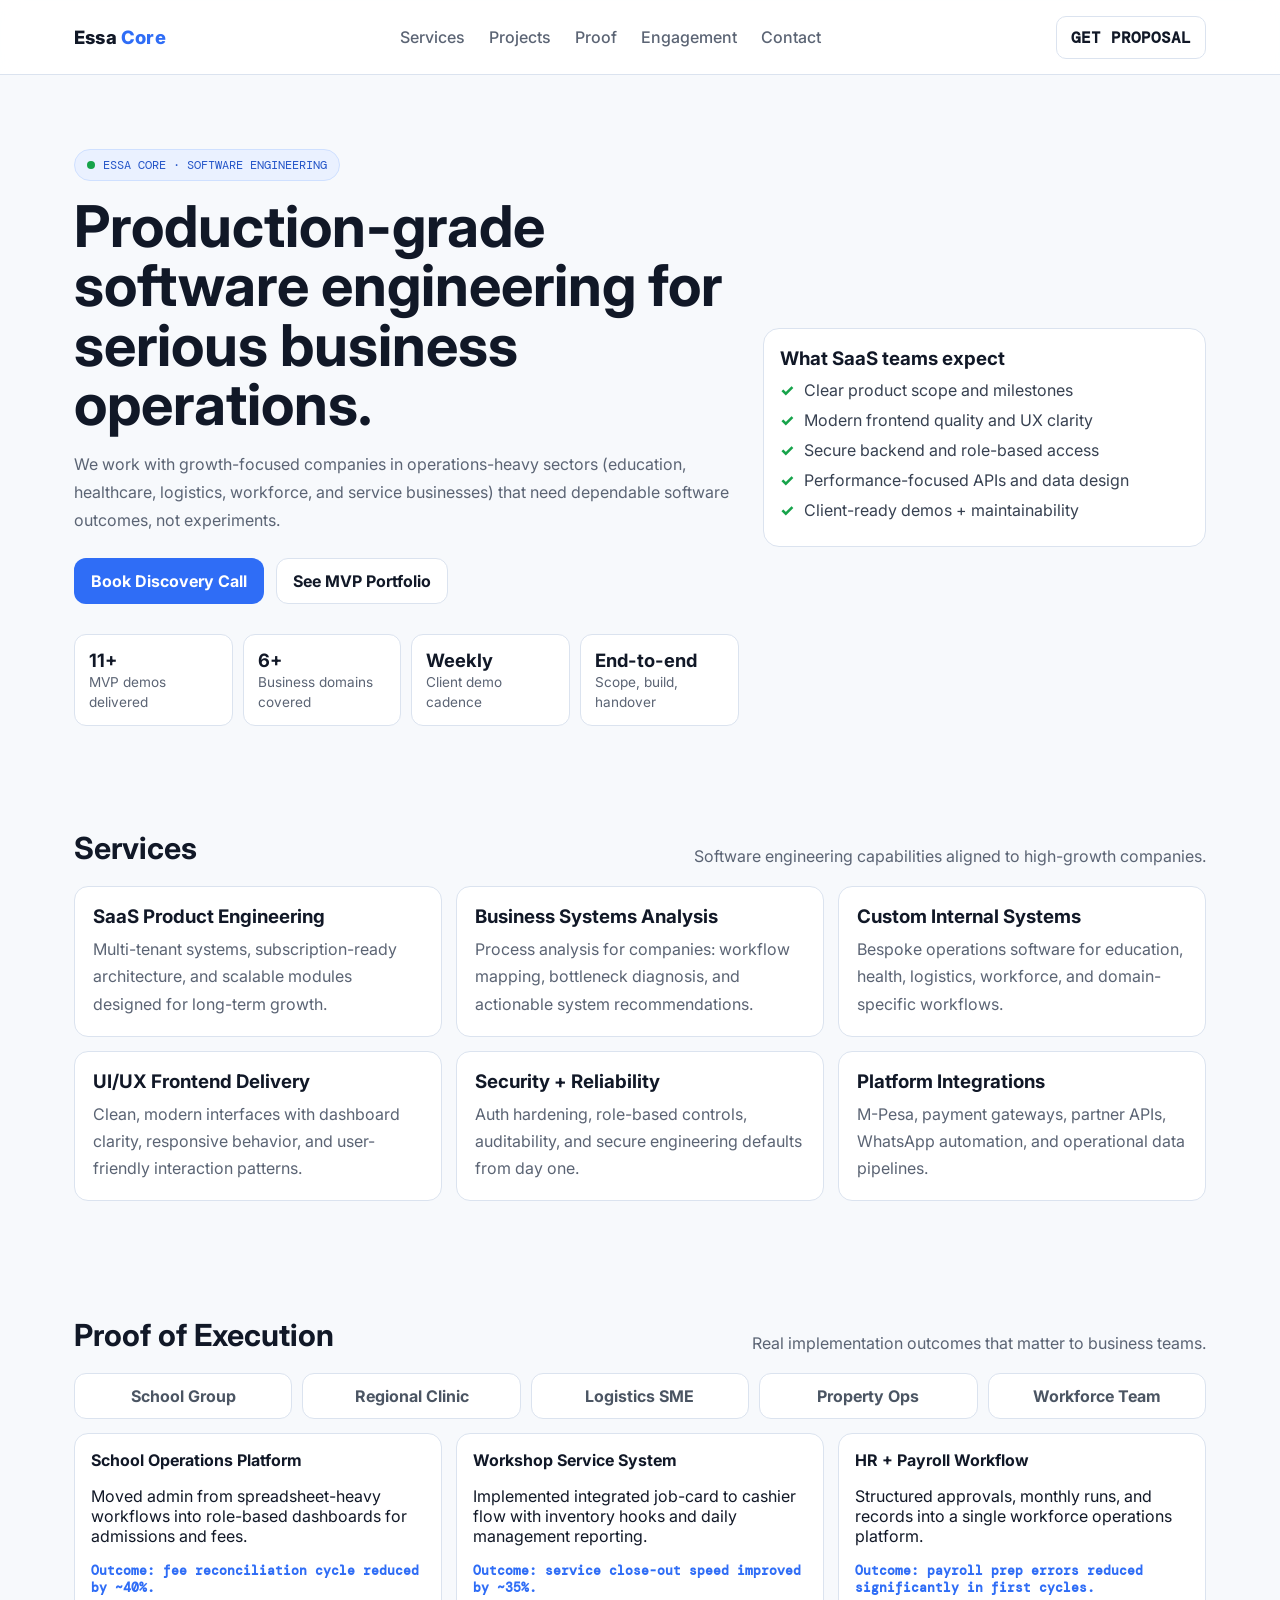
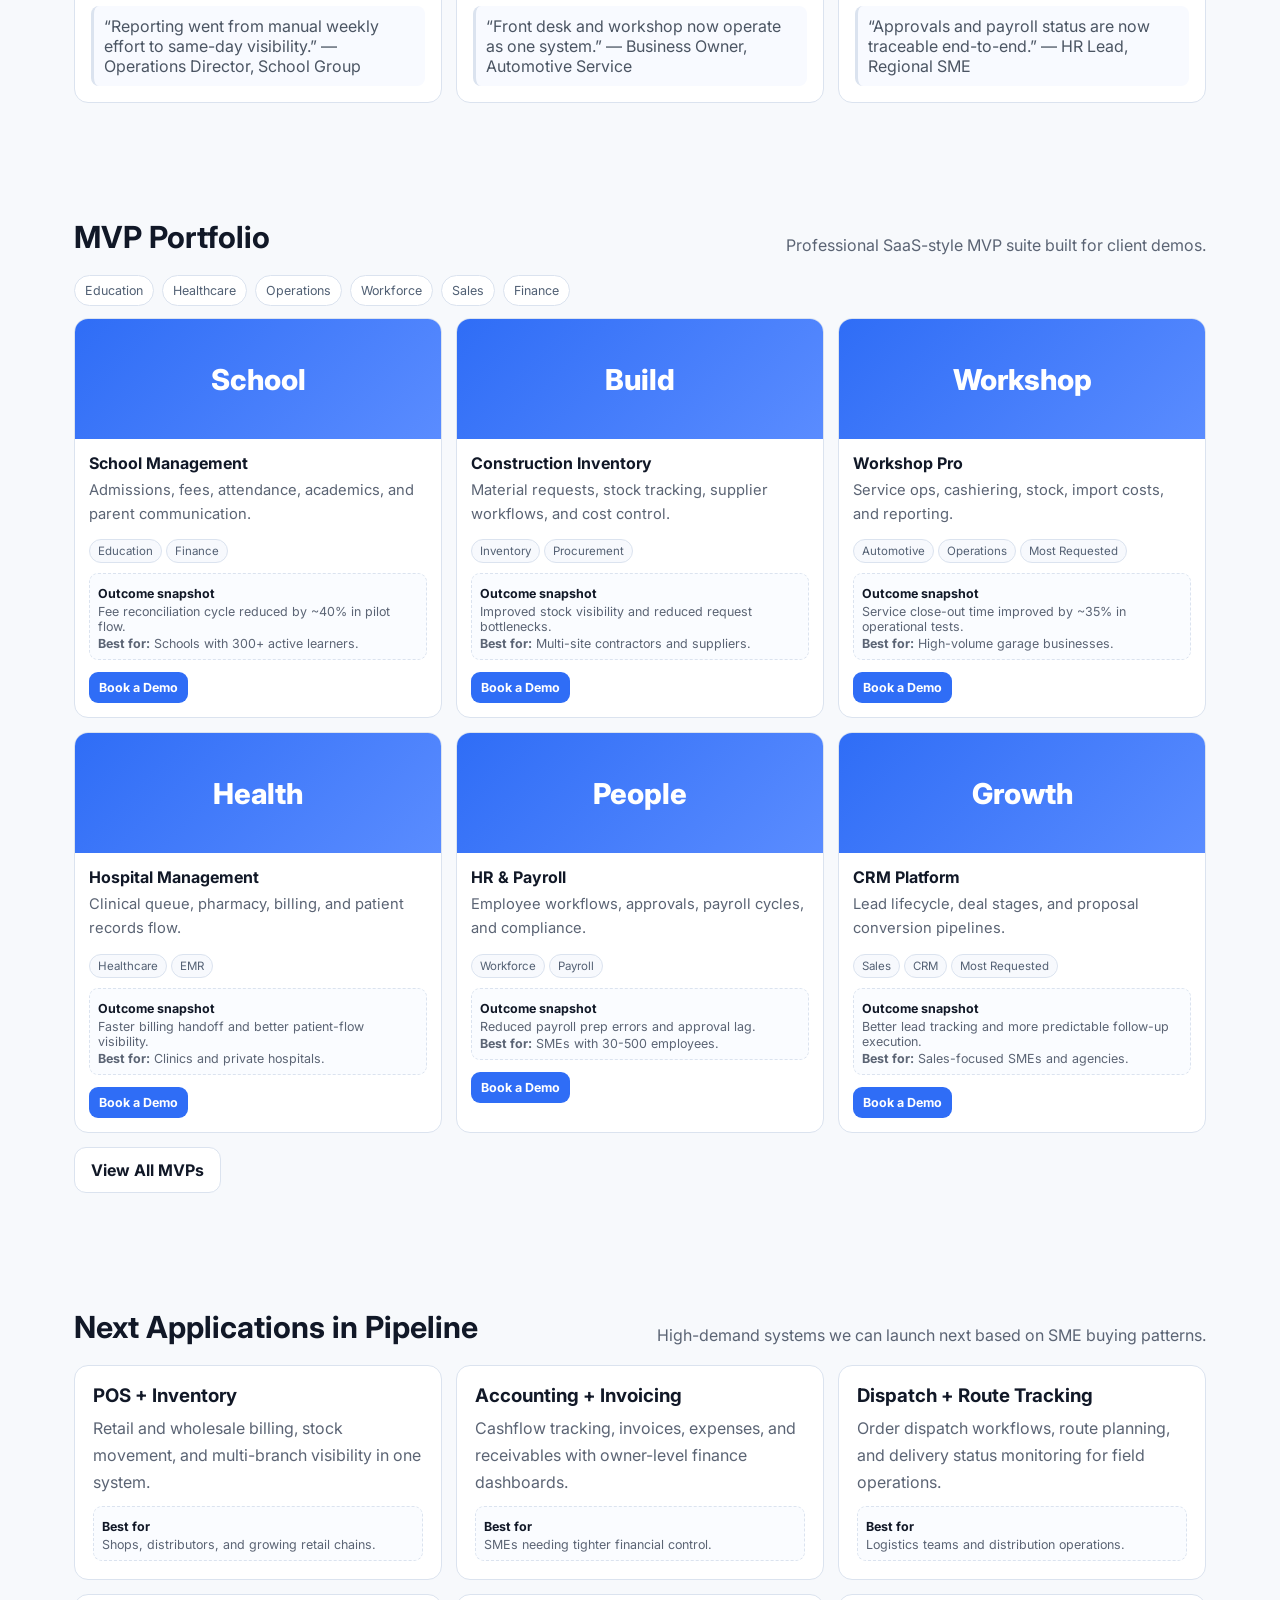
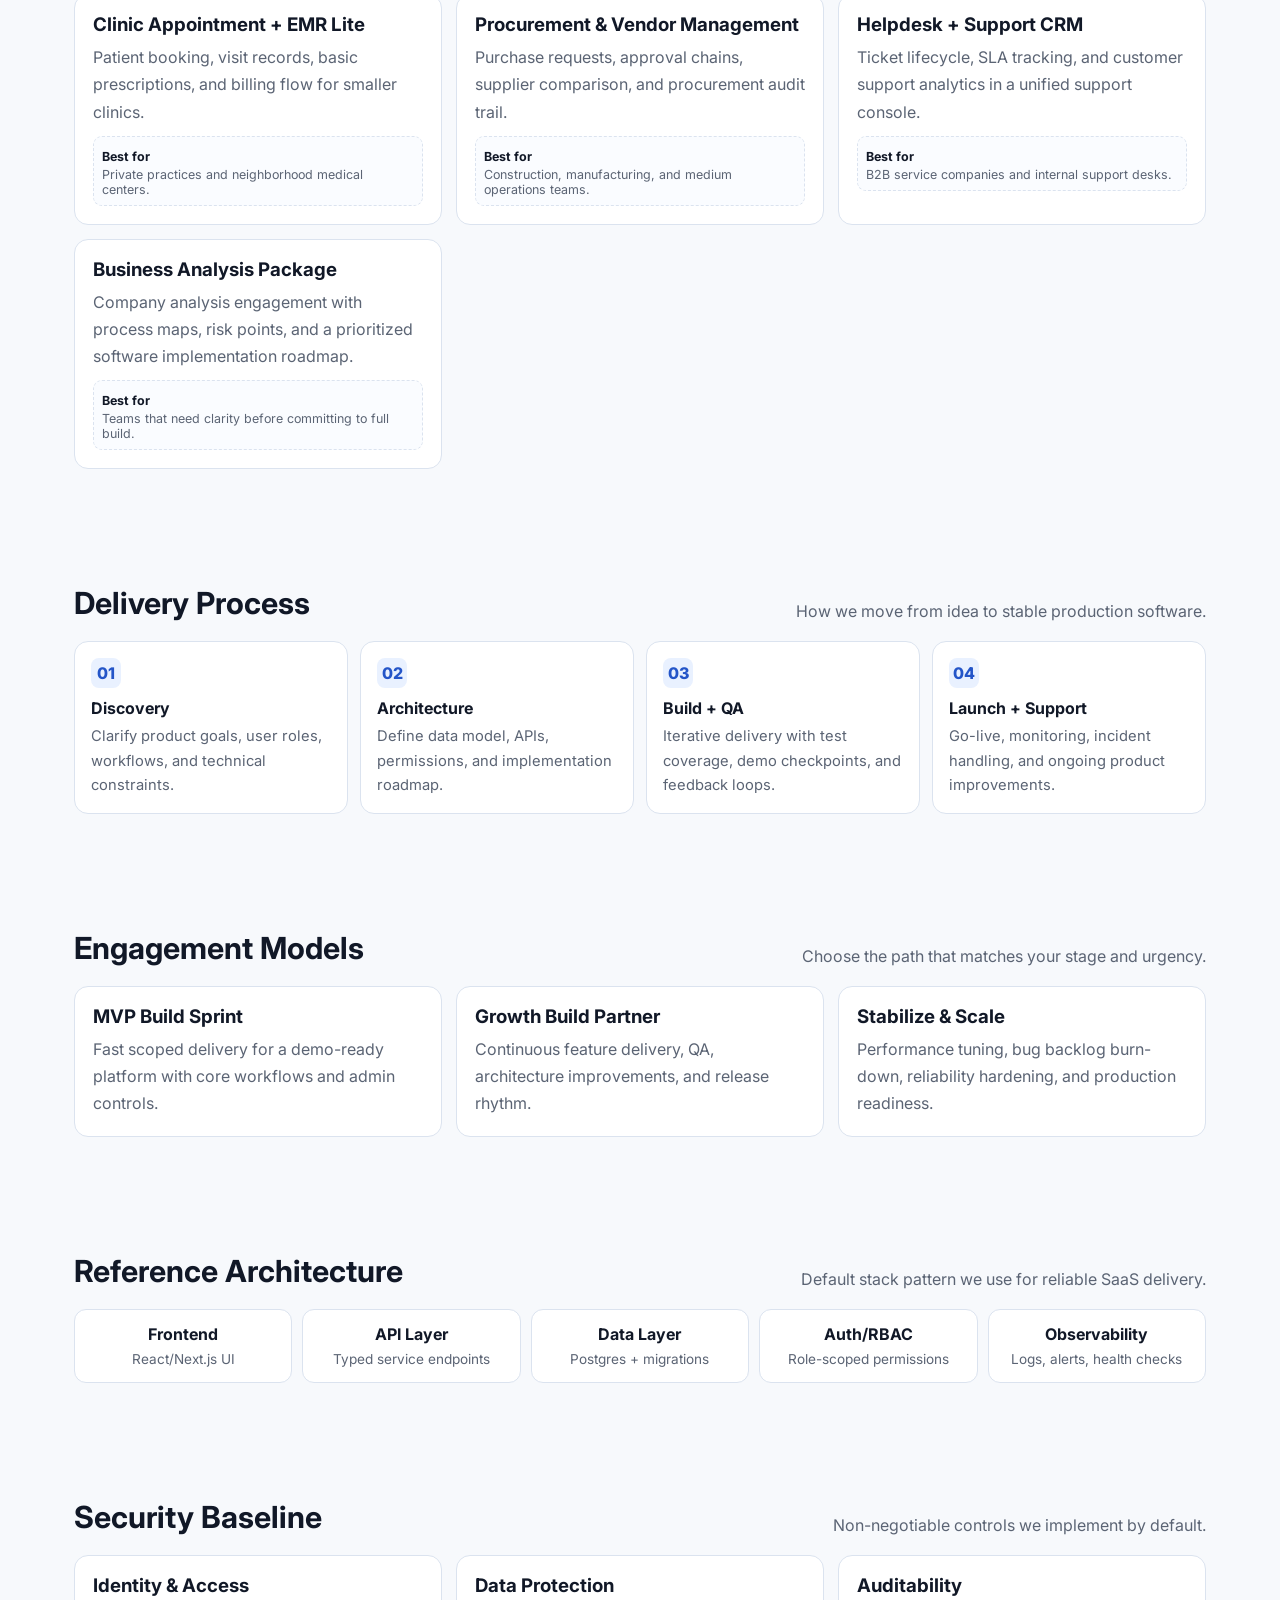
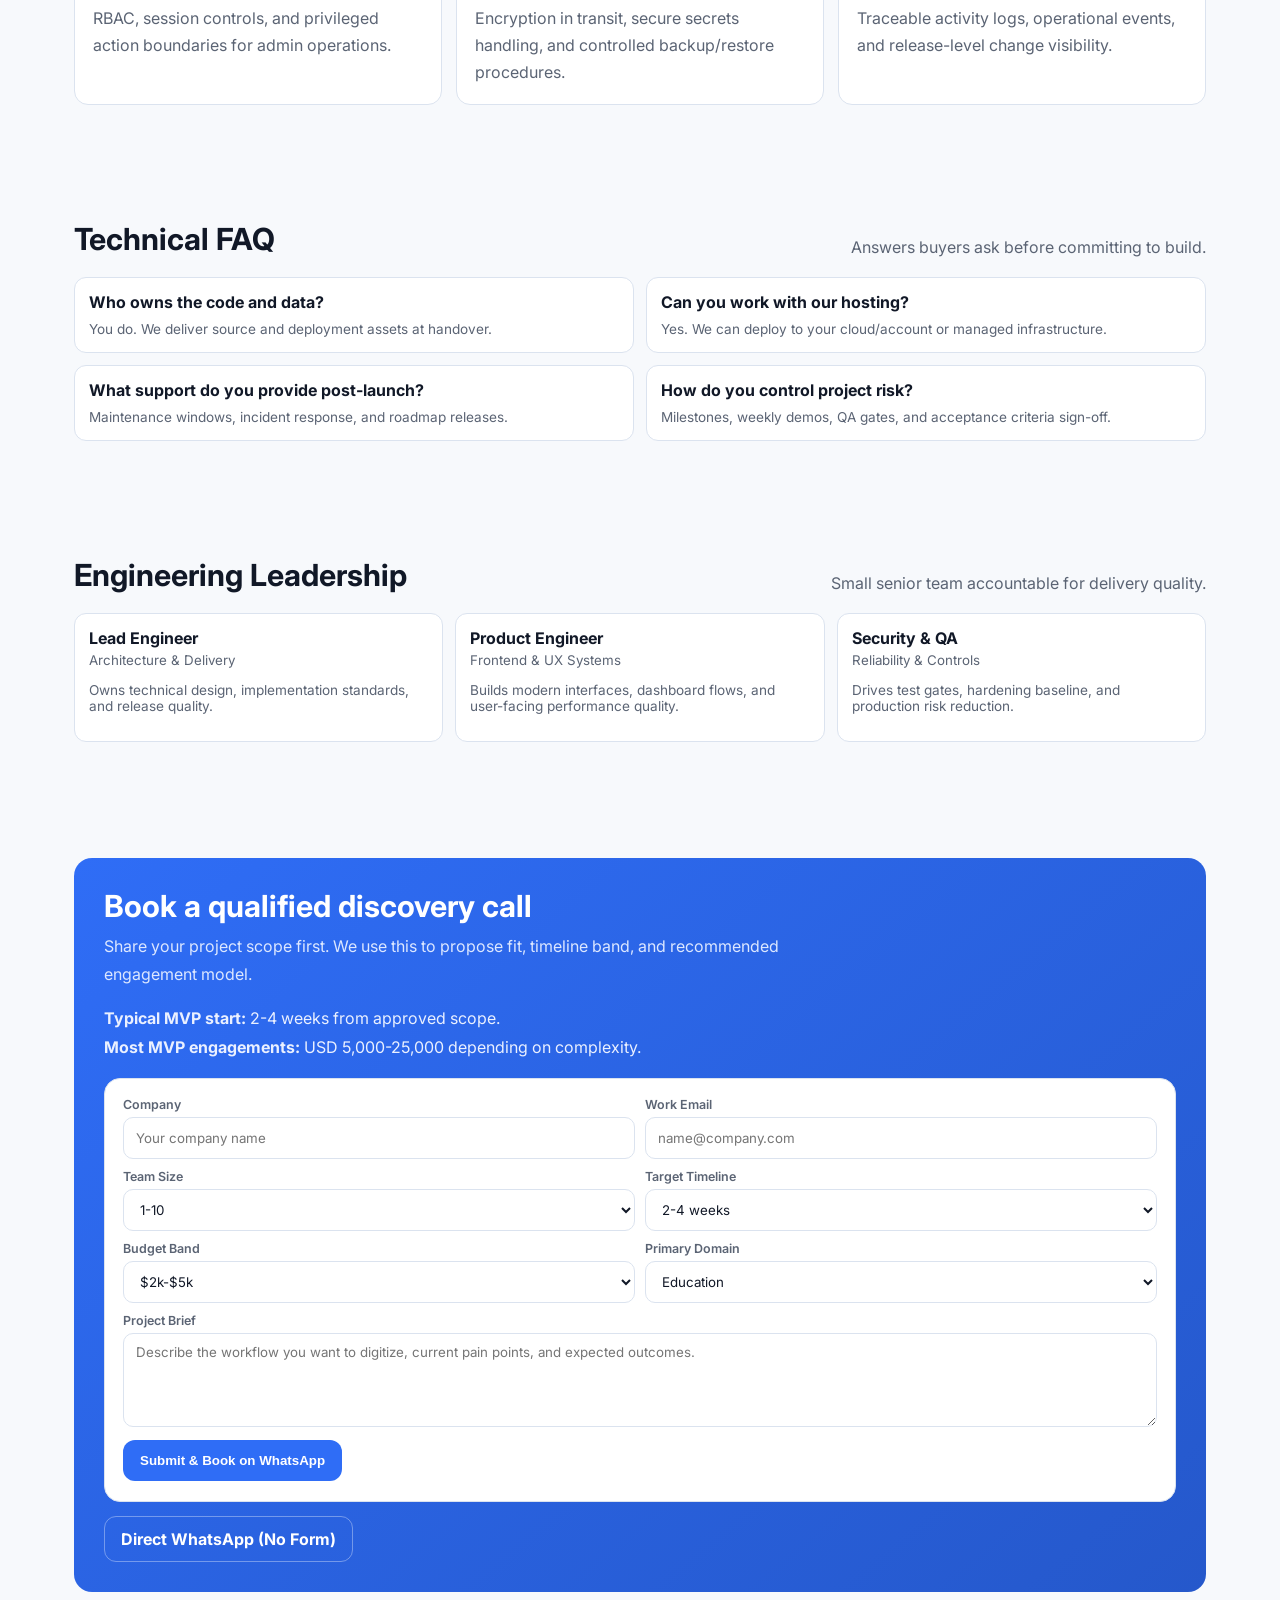
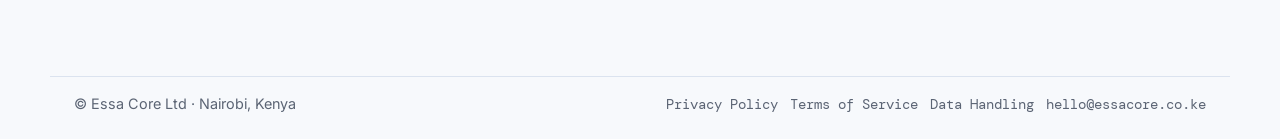
==== index.html @ 49f9abde "Publish Essa Core website and MVP demos" ====
<!DOCTYPE html>
<html lang="en">
<head>
  <meta charset="UTF-8" />
  <meta name="viewport" content="width=device-width, initial-scale=1.0" />
  <title>Essa Core | Software Engineering Partner</title>
  <meta name="description" content="Essa Core builds modern SaaS platforms and internal business systems with reliability, security, and long-term support." />
  <link rel="preconnect" href="https://fonts.googleapis.com" />
  <link rel="preconnect" href="https://fonts.gstatic.com" crossorigin />
  <link href="https://fonts.googleapis.com/css2?family=Inter:wght@400;500;600;700;800&family=DM+Mono:wght@400;500&display=swap" rel="stylesheet" />
  <style>
    :root{
      --bg:#f7f9fc;
      --panel:#ffffff;
      --panel-2:#f2f5fb;
      --text:#111827;
      --muted:#5b6474;
      --line:#dbe3ef;
      --primary:#2f6df6;
      --primary-2:#5a8cff;
      --ok:#16a34a;
      --max:1180px;
    }
    *{box-sizing:border-box}
    html{scroll-behavior:smooth}
    body{margin:0;font-family:Inter,system-ui,-apple-system,sans-serif;background:var(--bg);color:var(--text)}
    .wrap{max-width:var(--max);margin:0 auto;padding:0 24px}
    .mono{font-family:"DM Mono",monospace}

    nav{position:sticky;top:0;z-index:30;background:rgba(255,255,255,.9);backdrop-filter:blur(10px);border-bottom:1px solid var(--line)}
    .nav-row{height:74px;display:flex;align-items:center;justify-content:space-between}
    .brand{font-weight:800;font-size:1.15rem;letter-spacing:.2px}
    .brand span{color:var(--primary)}
    .nav-links{display:flex;gap:24px}
    .nav-links a{text-decoration:none;color:var(--muted);font-weight:500}
    .nav-links a:hover{color:var(--text)}
    .nav-cta{border:1px solid var(--line);background:#fff;padding:10px 14px;border-radius:10px;font-weight:600;cursor:pointer}

    .hero{padding:74px 0 46px}
    .hero-grid{display:grid;grid-template-columns:1.2fr .8fr;gap:24px;align-items:center}
    .badge{display:inline-flex;gap:8px;align-items:center;background:#eaf1ff;color:#2455c8;border:1px solid #cfe0ff;border-radius:999px;padding:7px 12px;font-size:.75rem}
    .dot{width:8px;height:8px;border-radius:50%;background:var(--ok)}
    h1{font-size:clamp(2rem,5vw,3.6rem);line-height:1.03;margin:16px 0 14px}
    .sub{color:var(--muted);line-height:1.75;max-width:660px}
    .hero-actions{display:flex;gap:12px;flex-wrap:wrap;margin-top:24px}
    .btn{padding:12px 16px;border-radius:12px;border:1px solid transparent;font-weight:700;cursor:pointer;text-decoration:none;display:inline-flex;align-items:center;justify-content:center}
    .btn-primary{background:var(--primary);color:#fff}
    .btn-primary:hover{background:var(--primary-2)}
    .btn-ghost{background:#fff;border-color:var(--line);color:var(--text)}
    .kpis{display:grid;grid-template-columns:repeat(4,1fr);gap:10px;margin-top:30px}
    .kpi{background:var(--panel);border:1px solid var(--line);border-radius:12px;padding:14px}
    .kpi b{display:block;font-size:1.15rem}
    .kpi span{color:var(--muted);font-size:.85rem}
    .hero-card{background:var(--panel);border:1px solid var(--line);border-radius:16px;padding:16px}
    .hero-card h3{margin:2px 0 10px}
    .check{display:flex;gap:10px;margin:10px 0;color:#374151}
    .check i{font-style:normal;color:var(--ok);font-weight:800}

    section{padding:58px 0}
    .sec-head{display:flex;justify-content:space-between;align-items:end;gap:20px;margin-bottom:20px}
    .sec-title{font-size:1.9rem;margin:0}
    .sec-p{margin:0;color:var(--muted)}

    .cards{display:grid;grid-template-columns:repeat(3,1fr);gap:14px}
    .card{background:var(--panel);border:1px solid var(--line);border-radius:14px;padding:18px}
    .card h3{margin:0 0 8px}
    .card p{margin:0;color:var(--muted);line-height:1.7}
    .logo-strip{display:grid;grid-template-columns:repeat(5,1fr);gap:10px}
    .logo-item{background:var(--panel);border:1px solid var(--line);border-radius:12px;padding:12px;text-align:center;font-weight:700;color:#4b5563}
    .case-grid{display:grid;grid-template-columns:repeat(3,1fr);gap:14px}
    .case{background:var(--panel);border:1px solid var(--line);border-radius:14px;padding:16px}
    .case h4{margin:0 0 8px}
    .metric{font-family:"DM Mono",monospace;color:var(--primary);font-size:.82rem;font-weight:700}
    .quote{margin-top:10px;padding:10px;border-left:3px solid var(--line);color:#4b5563;background:#f8faff;border-radius:8px}

    .projects{display:grid;grid-template-columns:repeat(3,1fr);gap:14px}
    .proj{background:var(--panel);border:1px solid var(--line);border-radius:14px;overflow:hidden}
    .proj-top{height:120px;background:linear-gradient(135deg,#2f6df6,#5a8cff);display:flex;align-items:center;justify-content:center;color:#fff;font-size:1.8rem;font-weight:800}
    .proj-body{padding:14px}
    .proj-body h4{margin:0 0 6px}
    .proj-body p{margin:0 0 10px;color:var(--muted);font-size:.92rem;line-height:1.6}
    .proj-actions{margin-top:12px;display:flex;gap:8px;flex-wrap:wrap}
    .proj-meta{margin-top:10px;padding:8px;border:1px dashed var(--line);border-radius:9px;background:#fafcff}
    .proj-meta b{font-size:.78rem}
    .proj-meta span{display:block;color:var(--muted);font-size:.78rem;margin-top:2px}
    .mini-btn{font-size:.78rem;padding:8px 10px;border-radius:9px;text-decoration:none;font-weight:700}
    .filters{display:flex;gap:8px;flex-wrap:wrap;margin-bottom:12px}
    .filter{padding:7px 10px;border:1px solid var(--line);border-radius:999px;background:#fff;color:#516074;font-size:.78rem}
    .all-mvps{margin-top:14px;display:flex;justify-content:flex-start}
    .mini-btn.primary{background:var(--primary);color:#fff}
    .mini-btn.ghost{background:#fff;border:1px solid var(--line);color:var(--text)}
    .tag{display:inline-block;border:1px solid var(--line);background:#f7f9fd;border-radius:999px;padding:4px 8px;font-size:.72rem;color:#546174;margin:3px 4px 0 0}

    .process{display:grid;grid-template-columns:repeat(4,1fr);gap:12px}
    .step{background:var(--panel);border:1px solid var(--line);border-radius:14px;padding:16px}
    .num{width:30px;height:30px;border-radius:8px;background:#e9f1ff;color:#2455c8;font-weight:800;display:flex;align-items:center;justify-content:center;margin-bottom:10px}
    .step h4{margin:0 0 6px}
    .step p{margin:0;color:var(--muted);line-height:1.65;font-size:.92rem}

    .cta{background:linear-gradient(140deg,#2f6df6,#2558cb);color:#fff;border-radius:18px;padding:30px}
    .arch{display:grid;grid-template-columns:repeat(5,1fr);gap:10px}
    .node{background:var(--panel);border:1px solid var(--line);border-radius:12px;padding:14px;text-align:center}
    .node b{display:block;margin-bottom:4px}
    .small{font-size:.85rem;color:var(--muted)}
    .faq{display:grid;grid-template-columns:1fr 1fr;gap:12px}
    .qa{background:var(--panel);border:1px solid var(--line);border-radius:12px;padding:14px}
    .qa b{display:block;margin-bottom:6px}
    .qualify{background:var(--panel);border:1px solid var(--line);border-radius:16px;padding:18px}
    .form{display:grid;grid-template-columns:1fr 1fr;gap:10px}
    .field{display:flex;flex-direction:column;gap:5px}
    .field label{font-size:.78rem;color:var(--muted);font-weight:600}
    .field input,.field select,.field textarea{height:42px;border:1px solid var(--line);border-radius:10px;padding:0 12px;background:#fff;color:var(--text);font-family:inherit}
    .field textarea{height:94px;padding-top:10px;resize:vertical}
    .full{grid-column:1 / -1}
    .cta h3{margin:0 0 8px;font-size:1.9rem}
    .cta p{margin:0 0 16px;color:#dce7ff;max-width:760px;line-height:1.75}
    .cta .btn-ghost{background:transparent;color:#fff;border-color:rgba(255,255,255,.35)}

    .team-grid{display:grid;grid-template-columns:repeat(3,1fr);gap:12px}
    .person{background:var(--panel);border:1px solid var(--line);border-radius:12px;padding:14px}
    .person h4{margin:0 0 4px}
    .person small{color:var(--muted);display:block;margin-bottom:8px}

    footer{padding:26px 0;color:var(--muted);font-size:.9rem}
    .foot{display:flex;justify-content:space-between;gap:12px;flex-wrap:wrap;border-top:1px solid var(--line);padding-top:18px}
    .foot-links{display:flex;gap:12px;flex-wrap:wrap}
    .foot-links a{color:var(--muted);text-decoration:none}
    .foot-links a:hover{color:var(--text)}

    @media (max-width:1024px){
      .hero-grid,.cards,.projects,.process,.arch,.faq,.case-grid,.team-grid,.logo-strip{grid-template-columns:1fr 1fr}
      .kpis{grid-template-columns:1fr 1fr}
    }
    @media (max-width:760px){
      .nav-links{display:none}
      .hero-grid,.cards,.projects,.process,.arch,.faq,.form,.case-grid,.team-grid,.logo-strip{grid-template-columns:1fr}
      .kpis{grid-template-columns:1fr}
      .sec-head{flex-direction:column;align-items:flex-start}
    }
  </style>
</head>
<body>
  <nav>
    <div class="wrap nav-row">
      <div class="brand">Essa <span>Core</span></div>
      <div class="nav-links">
        <a href="#services">Services</a>
        <a href="#projects">Projects</a>
        <a href="#proof">Proof</a>
        <a href="#engagement">Engagement</a>
        <a href="#contact">Contact</a>
      </div>
      <a class="nav-cta mono" href="#contact" style="text-decoration:none;color:inherit;display:inline-flex;align-items:center;">GET PROPOSAL</a>
    </div>
  </nav>

  <header class="hero">
    <div class="wrap hero-grid">
      <div>
        <div class="badge"><span class="dot"></span><span class="mono">ESSA CORE · SOFTWARE ENGINEERING</span></div>
        <h1>Production-grade software engineering for serious business operations.</h1>
        <p class="sub">We work with growth-focused companies in operations-heavy sectors (education, healthcare, logistics, workforce, and service businesses) that need dependable software outcomes, not experiments.</p>
        <div class="hero-actions">
          <a class="btn btn-primary" href="#contact">Book Discovery Call</a>
          <a class="btn btn-ghost" href="#projects">See MVP Portfolio</a>
        </div>
        <div class="kpis">
          <div class="kpi"><b>11+</b><span>MVP demos delivered</span></div>
          <div class="kpi"><b>6+</b><span>Business domains covered</span></div>
          <div class="kpi"><b>Weekly</b><span>Client demo cadence</span></div>
          <div class="kpi"><b>End-to-end</b><span>Scope, build, handover</span></div>
        </div>
      </div>
      <div class="hero-card">
        <h3>What SaaS teams expect</h3>
        <div class="check"><i>✓</i><span>Clear product scope and milestones</span></div>
        <div class="check"><i>✓</i><span>Modern frontend quality and UX clarity</span></div>
        <div class="check"><i>✓</i><span>Secure backend and role-based access</span></div>
        <div class="check"><i>✓</i><span>Performance-focused APIs and data design</span></div>
        <div class="check"><i>✓</i><span>Client-ready demos + maintainability</span></div>
      </div>
    </div>
  </header>

  <section id="services">
    <div class="wrap">
      <div class="sec-head">
        <h2 class="sec-title">Services</h2>
        <p class="sec-p">Software engineering capabilities aligned to high-growth companies.</p>
      </div>
      <div class="cards">
        <article class="card"><h3>SaaS Product Engineering</h3><p>Multi-tenant systems, subscription-ready architecture, and scalable modules designed for long-term growth.</p></article>
        <article class="card"><h3>Business Systems Analysis</h3><p>Process analysis for companies: workflow mapping, bottleneck diagnosis, and actionable system recommendations.</p></article>
        <article class="card"><h3>Custom Internal Systems</h3><p>Bespoke operations software for education, health, logistics, workforce, and domain-specific workflows.</p></article>
        <article class="card"><h3>UI/UX Frontend Delivery</h3><p>Clean, modern interfaces with dashboard clarity, responsive behavior, and user-friendly interaction patterns.</p></article>
        <article class="card"><h3>Security + Reliability</h3><p>Auth hardening, role-based controls, auditability, and secure engineering defaults from day one.</p></article>
        <article class="card"><h3>Platform Integrations</h3><p>M-Pesa, payment gateways, partner APIs, WhatsApp automation, and operational data pipelines.</p></article>
      </div>
    </div>
  </section>

  <section id="proof">
    <div class="wrap">
      <div class="sec-head">
        <h2 class="sec-title">Proof of Execution</h2>
        <p class="sec-p">Real implementation outcomes that matter to business teams.</p>
      </div>
      <div class="logo-strip" style="margin-bottom:14px">
        <div class="logo-item">School Group</div>
        <div class="logo-item">Regional Clinic</div>
        <div class="logo-item">Logistics SME</div>
        <div class="logo-item">Property Ops</div>
        <div class="logo-item">Workforce Team</div>
      </div>
      <div class="case-grid">
        <article class="case"><h4>School Operations Platform</h4><p>Moved admin from spreadsheet-heavy workflows into role-based dashboards for admissions and fees.</p><div class="metric">Outcome: fee reconciliation cycle reduced by ~40%.</div><div class="quote">“Reporting went from manual weekly effort to same-day visibility.” — Operations Director, School Group</div></article>
        <article class="case"><h4>Workshop Service System</h4><p>Implemented integrated job-card to cashier flow with inventory hooks and daily management reporting.</p><div class="metric">Outcome: service close-out speed improved by ~35%.</div><div class="quote">“Front desk and workshop now operate as one system.” — Business Owner, Automotive Service</div></article>
        <article class="case"><h4>HR + Payroll Workflow</h4><p>Structured approvals, monthly runs, and records into a single workforce operations platform.</p><div class="metric">Outcome: payroll prep errors reduced significantly in first cycles.</div><div class="quote">“Approvals and payroll status are now traceable end-to-end.” — HR Lead, Regional SME</div></article>
      </div>
    </div>
  </section>

  <section id="projects">
    <div class="wrap">
      <div class="sec-head">
        <h2 class="sec-title">MVP Portfolio</h2>
        <p class="sec-p">Professional SaaS-style MVP suite built for client demos.</p>
      </div>
      <div class="filters">
        <span class="filter">Education</span>
        <span class="filter">Healthcare</span>
        <span class="filter">Operations</span>
        <span class="filter">Workforce</span>
        <span class="filter">Sales</span>
        <span class="filter">Finance</span>
      </div>
      <div class="projects">
        <article class="proj"><div class="proj-top">School</div><div class="proj-body"><h4>School Management</h4><p>Admissions, fees, attendance, academics, and parent communication.</p><span class="tag">Education</span><span class="tag">Finance</span><div class="proj-meta"><b>Outcome snapshot</b><span>Fee reconciliation cycle reduced by ~40% in pilot flow.</span><span><strong>Best for:</strong> Schools with 300+ active learners.</span></div><div class="proj-actions"><a class="mini-btn primary" href="https://api.whatsapp.com/send?phone=254729994363&text=Hi%20Essa%20Core%2C%20I%20want%20to%20book%20a%20demo%20for%20School%20Management%20MVP.">Book a Demo</a></div></div></article>
        <article class="proj"><div class="proj-top">Build</div><div class="proj-body"><h4>Construction Inventory</h4><p>Material requests, stock tracking, supplier workflows, and cost control.</p><span class="tag">Inventory</span><span class="tag">Procurement</span><div class="proj-meta"><b>Outcome snapshot</b><span>Improved stock visibility and reduced request bottlenecks.</span><span><strong>Best for:</strong> Multi-site contractors and suppliers.</span></div><div class="proj-actions"><a class="mini-btn primary" href="https://api.whatsapp.com/send?phone=254729994363&text=Hi%20Essa%20Core%2C%20I%20want%20to%20book%20a%20demo%20for%20Construction%20Inventory%20MVP.">Book a Demo</a></div></div></article>
        <article class="proj"><div class="proj-top">Workshop</div><div class="proj-body"><h4>Workshop Pro</h4><p>Service ops, cashiering, stock, import costs, and reporting.</p><span class="tag">Automotive</span><span class="tag">Operations</span><span class="tag">Most Requested</span><div class="proj-meta"><b>Outcome snapshot</b><span>Service close-out time improved by ~35% in operational tests.</span><span><strong>Best for:</strong> High-volume garage businesses.</span></div><div class="proj-actions"><a class="mini-btn primary" href="https://api.whatsapp.com/send?phone=254729994363&text=Hi%20Essa%20Core%2C%20I%20want%20to%20book%20a%20demo%20for%20Workshop%20Pro%20MVP.">Book a Demo</a></div></div></article>
        <article class="proj"><div class="proj-top">Health</div><div class="proj-body"><h4>Hospital Management</h4><p>Clinical queue, pharmacy, billing, and patient records flow.</p><span class="tag">Healthcare</span><span class="tag">EMR</span><div class="proj-meta"><b>Outcome snapshot</b><span>Faster billing handoff and better patient-flow visibility.</span><span><strong>Best for:</strong> Clinics and private hospitals.</span></div><div class="proj-actions"><a class="mini-btn primary" href="https://api.whatsapp.com/send?phone=254729994363&text=Hi%20Essa%20Core%2C%20I%20want%20to%20book%20a%20demo%20for%20Hospital%20Management%20MVP.">Book a Demo</a></div></div></article>
        <article class="proj"><div class="proj-top">People</div><div class="proj-body"><h4>HR & Payroll</h4><p>Employee workflows, approvals, payroll cycles, and compliance.</p><span class="tag">Workforce</span><span class="tag">Payroll</span><div class="proj-meta"><b>Outcome snapshot</b><span>Reduced payroll prep errors and approval lag.</span><span><strong>Best for:</strong> SMEs with 30-500 employees.</span></div><div class="proj-actions"><a class="mini-btn primary" href="https://api.whatsapp.com/send?phone=254729994363&text=Hi%20Essa%20Core%2C%20I%20want%20to%20book%20a%20demo%20for%20HR%20and%20Payroll%20MVP.">Book a Demo</a></div></div></article>
        <article class="proj"><div class="proj-top">Growth</div><div class="proj-body"><h4>CRM Platform</h4><p>Lead lifecycle, deal stages, and proposal conversion pipelines.</p><span class="tag">Sales</span><span class="tag">CRM</span><span class="tag">Most Requested</span><div class="proj-meta"><b>Outcome snapshot</b><span>Better lead tracking and more predictable follow-up execution.</span><span><strong>Best for:</strong> Sales-focused SMEs and agencies.</span></div><div class="proj-actions"><a class="mini-btn primary" href="https://api.whatsapp.com/send?phone=254729994363&text=Hi%20Essa%20Core%2C%20I%20want%20to%20book%20a%20demo%20for%20CRM%20Platform%20MVP.">Book a Demo</a></div></div></article>
      </div>
      <div class="all-mvps">
        <a class="btn btn-ghost" href="https://api.whatsapp.com/send?phone=254729994363&text=Hi%20Essa%20Core%2C%20please%20share%20the%20full%20MVP%20catalog.">View All MVPs</a>
      </div>
    </div>
  </section>

  <section id="pipeline">
    <div class="wrap">
      <div class="sec-head">
        <h2 class="sec-title">Next Applications in Pipeline</h2>
        <p class="sec-p">High-demand systems we can launch next based on SME buying patterns.</p>
      </div>
      <div class="cards">
        <article class="card">
          <h3>POS + Inventory</h3>
          <p>Retail and wholesale billing, stock movement, and multi-branch visibility in one system.</p>
          <div class="proj-meta"><b>Best for</b><span>Shops, distributors, and growing retail chains.</span></div>
        </article>
        <article class="card">
          <h3>Accounting + Invoicing</h3>
          <p>Cashflow tracking, invoices, expenses, and receivables with owner-level finance dashboards.</p>
          <div class="proj-meta"><b>Best for</b><span>SMEs needing tighter financial control.</span></div>
        </article>
        <article class="card">
          <h3>Dispatch + Route Tracking</h3>
          <p>Order dispatch workflows, route planning, and delivery status monitoring for field operations.</p>
          <div class="proj-meta"><b>Best for</b><span>Logistics teams and distribution operations.</span></div>
        </article>
        <article class="card">
          <h3>Clinic Appointment + EMR Lite</h3>
          <p>Patient booking, visit records, basic prescriptions, and billing flow for smaller clinics.</p>
          <div class="proj-meta"><b>Best for</b><span>Private practices and neighborhood medical centers.</span></div>
        </article>
        <article class="card">
          <h3>Procurement & Vendor Management</h3>
          <p>Purchase requests, approval chains, supplier comparison, and procurement audit trail.</p>
          <div class="proj-meta"><b>Best for</b><span>Construction, manufacturing, and medium operations teams.</span></div>
        </article>
        <article class="card">
          <h3>Helpdesk + Support CRM</h3>
          <p>Ticket lifecycle, SLA tracking, and customer support analytics in a unified support console.</p>
          <div class="proj-meta"><b>Best for</b><span>B2B service companies and internal support desks.</span></div>
        </article>
        <article class="card">
          <h3>Business Analysis Package</h3>
          <p>Company analysis engagement with process maps, risk points, and a prioritized software implementation roadmap.</p>
          <div class="proj-meta"><b>Best for</b><span>Teams that need clarity before committing to full build.</span></div>
        </article>
      </div>
    </div>
  </section>

  <section id="process">
    <div class="wrap">
      <div class="sec-head">
        <h2 class="sec-title">Delivery Process</h2>
        <p class="sec-p">How we move from idea to stable production software.</p>
      </div>
      <div class="process">
        <article class="step"><div class="num">01</div><h4>Discovery</h4><p>Clarify product goals, user roles, workflows, and technical constraints.</p></article>
        <article class="step"><div class="num">02</div><h4>Architecture</h4><p>Define data model, APIs, permissions, and implementation roadmap.</p></article>
        <article class="step"><div class="num">03</div><h4>Build + QA</h4><p>Iterative delivery with test coverage, demo checkpoints, and feedback loops.</p></article>
        <article class="step"><div class="num">04</div><h4>Launch + Support</h4><p>Go-live, monitoring, incident handling, and ongoing product improvements.</p></article>
      </div>
    </div>
  </section>

  <section id="engagement">
    <div class="wrap">
      <div class="sec-head">
        <h2 class="sec-title">Engagement Models</h2>
        <p class="sec-p">Choose the path that matches your stage and urgency.</p>
      </div>
      <div class="cards">
        <article class="card"><h3>MVP Build Sprint</h3><p>Fast scoped delivery for a demo-ready platform with core workflows and admin controls.</p></article>
        <article class="card"><h3>Growth Build Partner</h3><p>Continuous feature delivery, QA, architecture improvements, and release rhythm.</p></article>
        <article class="card"><h3>Stabilize & Scale</h3><p>Performance tuning, bug backlog burn-down, reliability hardening, and production readiness.</p></article>
      </div>
    </div>
  </section>

  <section id="architecture">
    <div class="wrap">
      <div class="sec-head">
        <h2 class="sec-title">Reference Architecture</h2>
        <p class="sec-p">Default stack pattern we use for reliable SaaS delivery.</p>
      </div>
      <div class="arch">
        <div class="node"><b>Frontend</b><span class="small">React/Next.js UI</span></div>
        <div class="node"><b>API Layer</b><span class="small">Typed service endpoints</span></div>
        <div class="node"><b>Data Layer</b><span class="small">Postgres + migrations</span></div>
        <div class="node"><b>Auth/RBAC</b><span class="small">Role-scoped permissions</span></div>
        <div class="node"><b>Observability</b><span class="small">Logs, alerts, health checks</span></div>
      </div>
    </div>
  </section>

  <section id="security">
    <div class="wrap">
      <div class="sec-head">
        <h2 class="sec-title">Security Baseline</h2>
        <p class="sec-p">Non-negotiable controls we implement by default.</p>
      </div>
      <div class="cards">
        <article class="card"><h3>Identity & Access</h3><p>RBAC, session controls, and privileged action boundaries for admin operations.</p></article>
        <article class="card"><h3>Data Protection</h3><p>Encryption in transit, secure secrets handling, and controlled backup/restore procedures.</p></article>
        <article class="card"><h3>Auditability</h3><p>Traceable activity logs, operational events, and release-level change visibility.</p></article>
      </div>
    </div>
  </section>

  <section id="faq">
    <div class="wrap">
      <div class="sec-head">
        <h2 class="sec-title">Technical FAQ</h2>
        <p class="sec-p">Answers buyers ask before committing to build.</p>
      </div>
      <div class="faq">
        <article class="qa"><b>Who owns the code and data?</b><span class="small">You do. We deliver source and deployment assets at handover.</span></article>
        <article class="qa"><b>Can you work with our hosting?</b><span class="small">Yes. We can deploy to your cloud/account or managed infrastructure.</span></article>
        <article class="qa"><b>What support do you provide post-launch?</b><span class="small">Maintenance windows, incident response, and roadmap releases.</span></article>
        <article class="qa"><b>How do you control project risk?</b><span class="small">Milestones, weekly demos, QA gates, and acceptance criteria sign-off.</span></article>
      </div>
    </div>
  </section>

  <section id="team">
    <div class="wrap">
      <div class="sec-head">
        <h2 class="sec-title">Engineering Leadership</h2>
        <p class="sec-p">Small senior team accountable for delivery quality.</p>
      </div>
      <div class="team-grid">
        <article class="person"><h4>Lead Engineer</h4><small>Architecture & Delivery</small><p class="small">Owns technical design, implementation standards, and release quality.</p></article>
        <article class="person"><h4>Product Engineer</h4><small>Frontend & UX Systems</small><p class="small">Builds modern interfaces, dashboard flows, and user-facing performance quality.</p></article>
        <article class="person"><h4>Security & QA</h4><small>Reliability & Controls</small><p class="small">Drives test gates, hardening baseline, and production risk reduction.</p></article>
      </div>
    </div>
  </section>

  <section id="contact">
    <div class="wrap">
      <div class="cta">
        <h3>Book a qualified discovery call</h3>
        <p>Share your project scope first. We use this to propose fit, timeline band, and recommended engagement model.</p>
        <p style="margin:0 0 16px;color:#eaf0ff;line-height:1.8"><strong>Typical MVP start:</strong> 2-4 weeks from approved scope.<br><strong>Most MVP engagements:</strong> USD 5,000-25,000 depending on complexity.</p>
        <form class="qualify" onsubmit="handleDiscoverySubmit(event)">
          <div class="form">
            <div class="field"><label>Company</label><input required placeholder="Your company name" /></div>
            <div class="field"><label>Work Email</label><input required type="email" placeholder="name@company.com" /></div>
            <div class="field"><label>Team Size</label><select><option>1-10</option><option>11-50</option><option>51-200</option><option>200+</option></select></div>
            <div class="field"><label>Target Timeline</label><select><option>2-4 weeks</option><option>1-2 months</option><option>3-6 months</option><option>Exploratory</option></select></div>
            <div class="field"><label>Budget Band</label><select><option>$2k-$5k</option><option>$5k-$15k</option><option>$15k-$50k</option><option>$50k+</option></select></div>
            <div class="field"><label>Primary Domain</label><select><option>Education</option><option>Healthcare</option><option>Logistics</option><option>HR/Workforce</option><option>Other</option></select></div>
            <div class="field full"><label>Project Brief</label><textarea placeholder="Describe the workflow you want to digitize, current pain points, and expected outcomes."></textarea></div>
            <div class="field full" style="display:flex;flex-direction:row;gap:10px;align-items:center;justify-content:flex-start">
              <button class="btn btn-primary" type="submit">Submit & Book on WhatsApp</button>
              <a class="btn btn-ghost" href="https://calendly.com/">Schedule on Calendar</a>
              <a class="btn btn-ghost" href="mailto:hello@essacore.co.ke">Email Instead</a>
            </div>
          </div>
        </form>
        <div class="hero-actions" style="margin-top:14px">
          <a class="btn btn-ghost" href="https://api.whatsapp.com/send?phone=254729994363&text=Hi%20Essa%20Core%2C%20I%20would%20like%20to%20talk%20about%20a%20software%20project.">Direct WhatsApp (No Form)</a>
        </div>
      </div>
    </div>
  </section>

  <footer>
    <div class="wrap foot">
      <span>© Essa Core Ltd · Nairobi, Kenya</span>
      <div class="foot-links mono">
        <a href="#">Privacy Policy</a>
        <a href="#">Terms of Service</a>
        <a href="#">Data Handling</a>
        <a href="mailto:hello@essacore.co.ke">hello@essacore.co.ke</a>
      </div>
    </div>
  </footer>
  <script>
    function logLeadEvent(payload) {
      var event = Object.assign({ at: new Date().toISOString() }, payload);
      try {
        var key = "essacore_lead_events";
        var prev = JSON.parse(localStorage.getItem(key) || "[]");
        prev.push(event);
        localStorage.setItem(key, JSON.stringify(prev));
      } catch (e) {}
      try {
        fetch("/api/lead", {
          method: "POST",
          headers: { "Content-Type": "application/json" },
          body: JSON.stringify(event),
          keepalive: true
        }).catch(function () {});
      } catch (e) {}
    }

    function deriveLeadContext(anchor) {
      var proj = anchor.closest(".proj");
      var mvp = proj ? (proj.querySelector("h4") ? proj.querySelector("h4").textContent.trim() : "portfolio_mvp") : "general";
      return {
        channel: "whatsapp",
        source: proj ? "portfolio_card" : "site_cta",
        mvp: mvp,
        label: (anchor.textContent || "").trim()
      };
    }

    document.addEventListener("click", function (e) {
      var a = e.target.closest('a[href*="wa.me/"]');
      if (!a) return;
      logLeadEvent(deriveLeadContext(a));
    });

    function handleDiscoverySubmit(event) {
      event.preventDefault();
      var form = event.target;
      var company = form.querySelector('input[placeholder="Your company name"]')?.value || "";
      var email = form.querySelector('input[type="email"]')?.value || "";
      var timeline = form.querySelectorAll("select")[1]?.value || "";
      var budget = form.querySelectorAll("select")[2]?.value || "";
      var domain = form.querySelectorAll("select")[3]?.value || "";
      var brief = form.querySelector("textarea")?.value || "";
      logLeadEvent({
        channel: "whatsapp",
        source: "discovery_form",
        mvp: "qualified_discovery",
        company: company,
        email: email,
        timeline: timeline,
        budget: budget,
        domain: domain
      });
      var msg = "Hi Essa Core, I submitted discovery details.\n" +
        "Company: " + company + "\n" +
        "Email: " + email + "\n" +
        "Timeline: " + timeline + "\n" +
        "Budget: " + budget + "\n" +
        "Domain: " + domain + "\n" +
        "Brief: " + brief;
      window.open("https://api.whatsapp.com/send?phone=254729994363&text=" + encodeURIComponent(msg), "_blank");
    }
  </script>
</body>
</html>
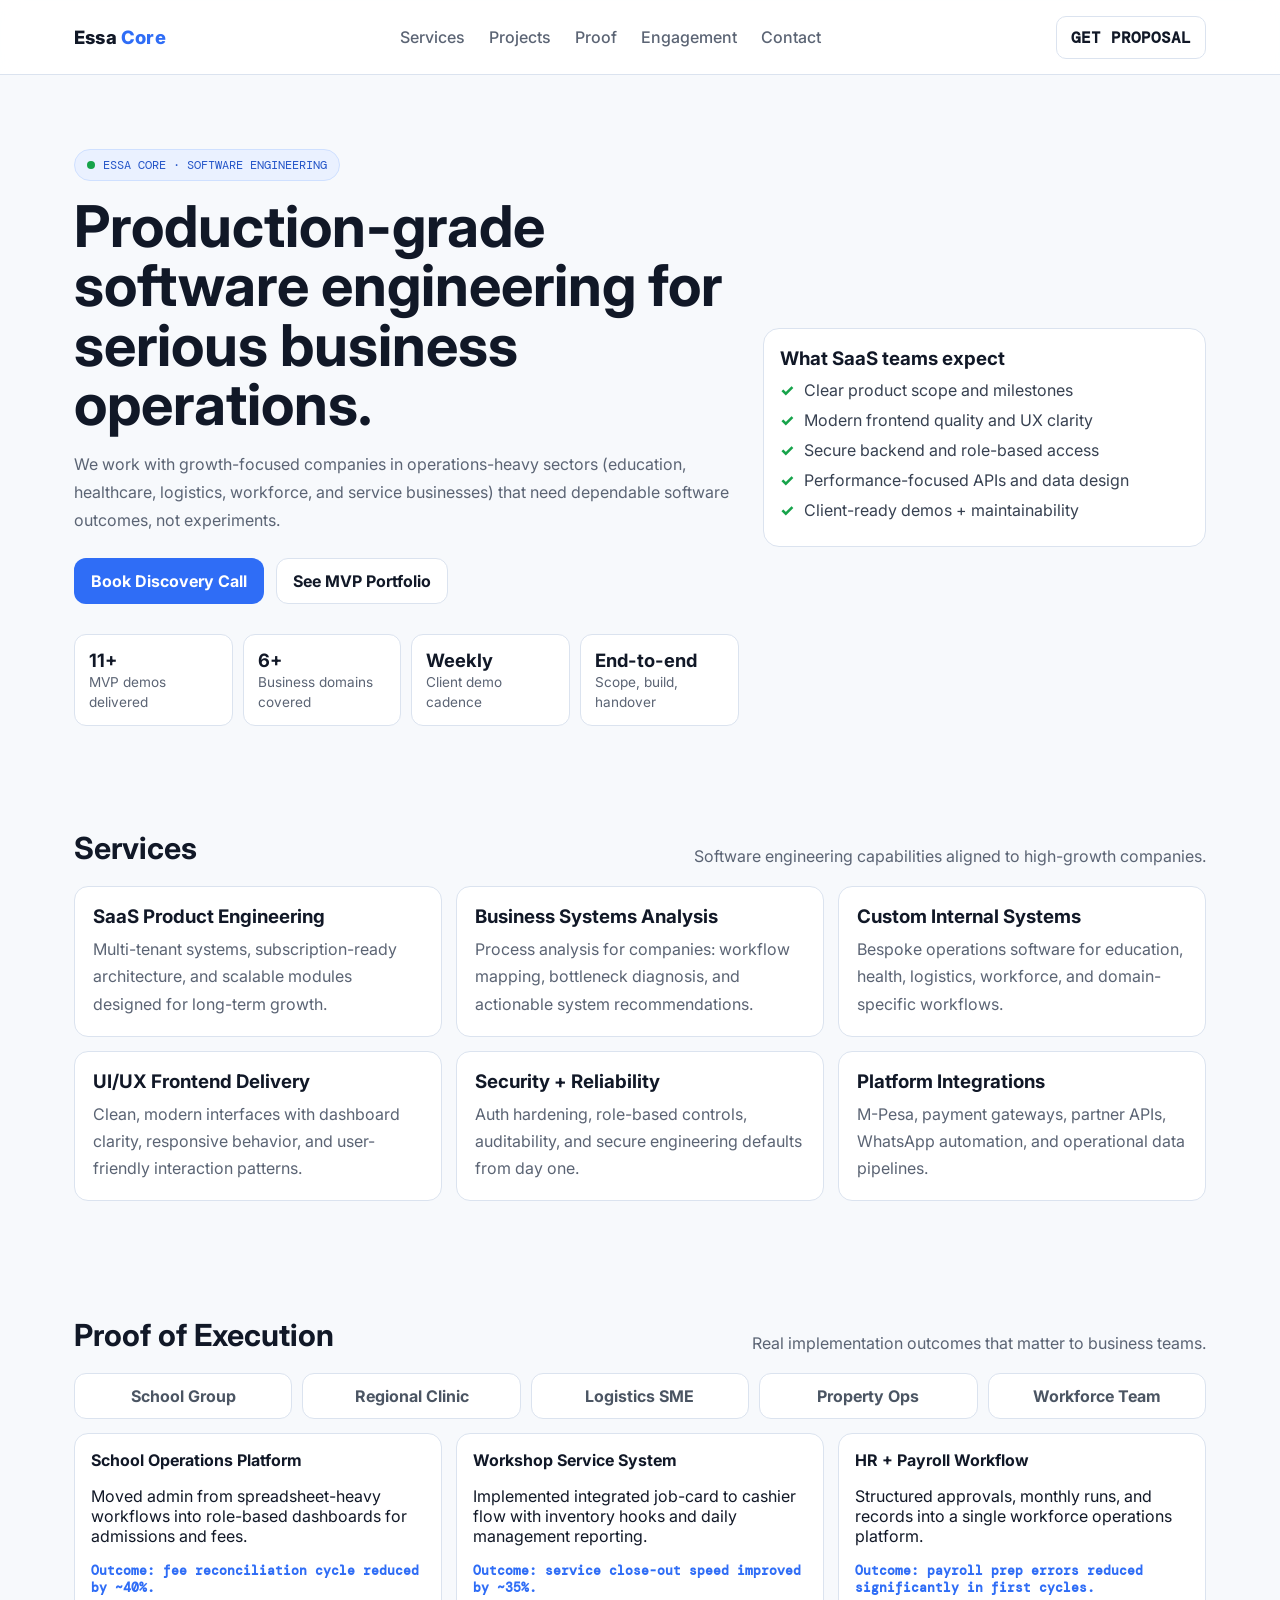
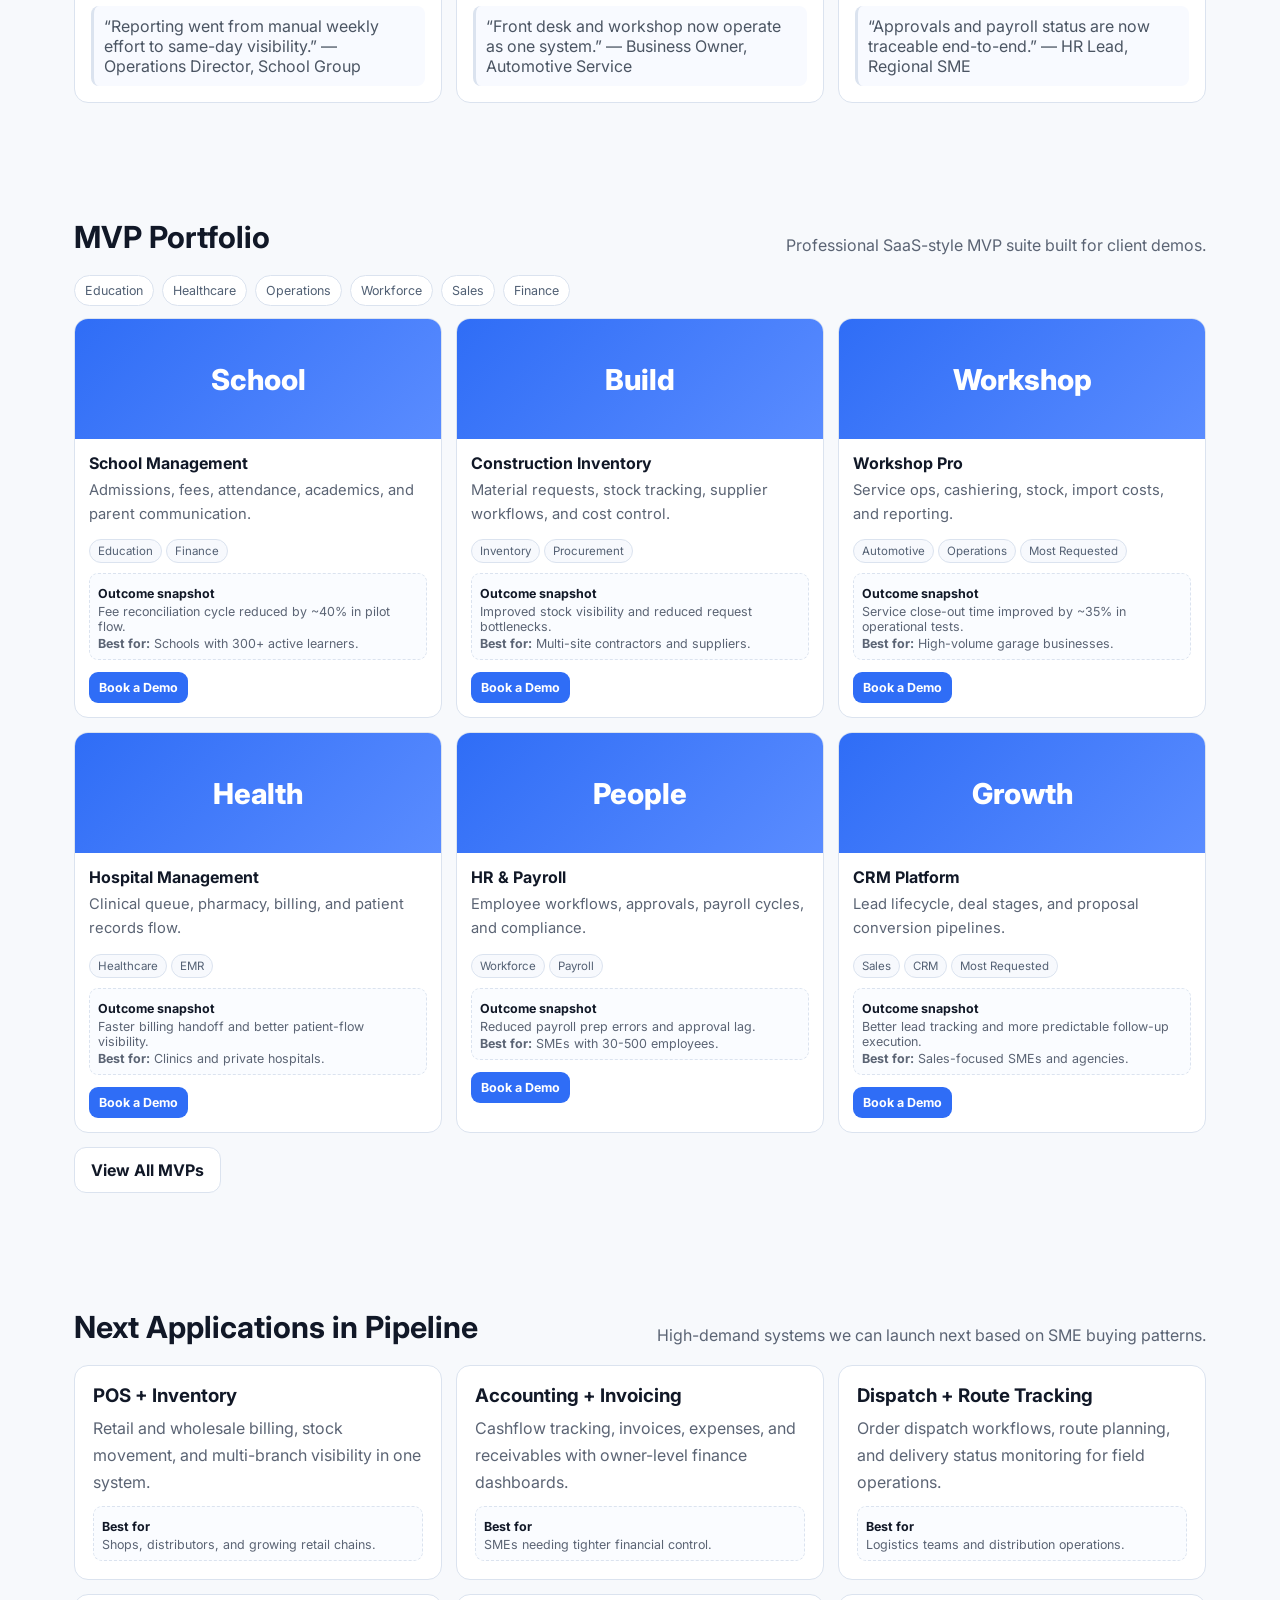
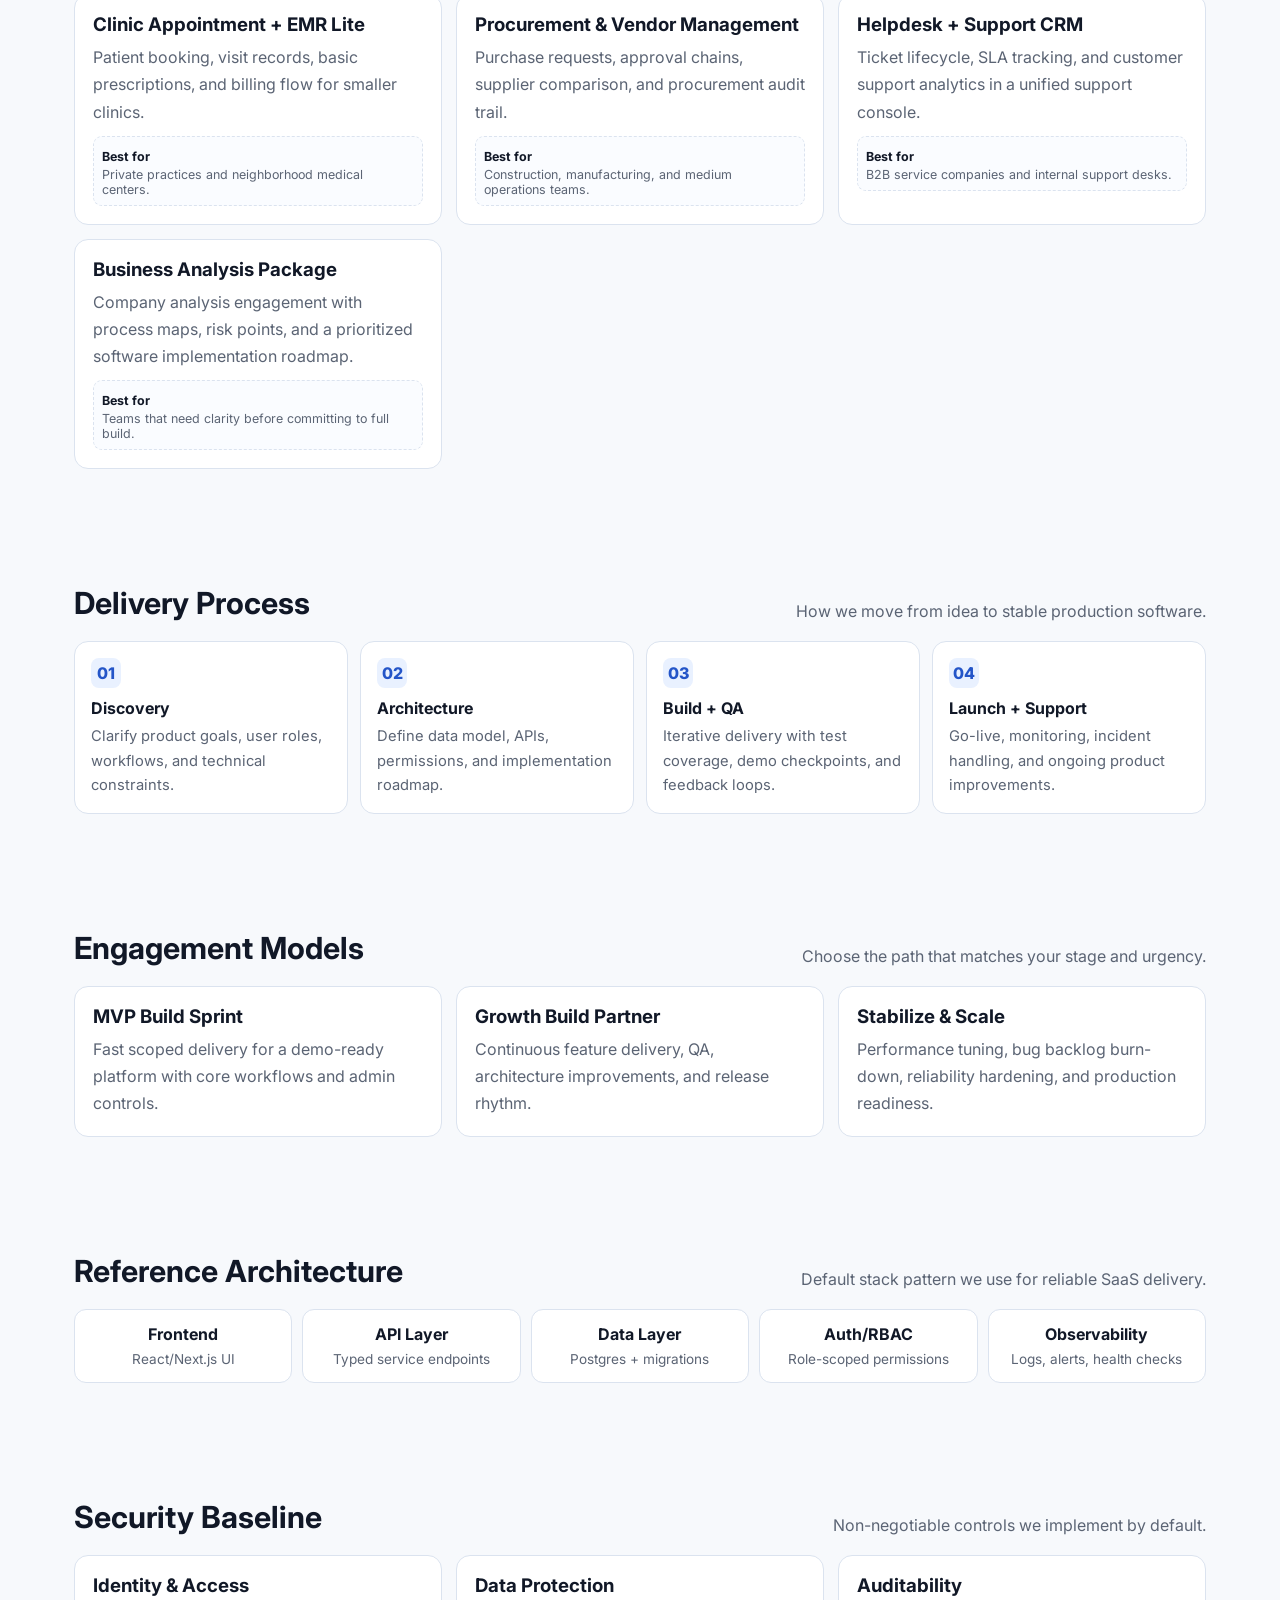
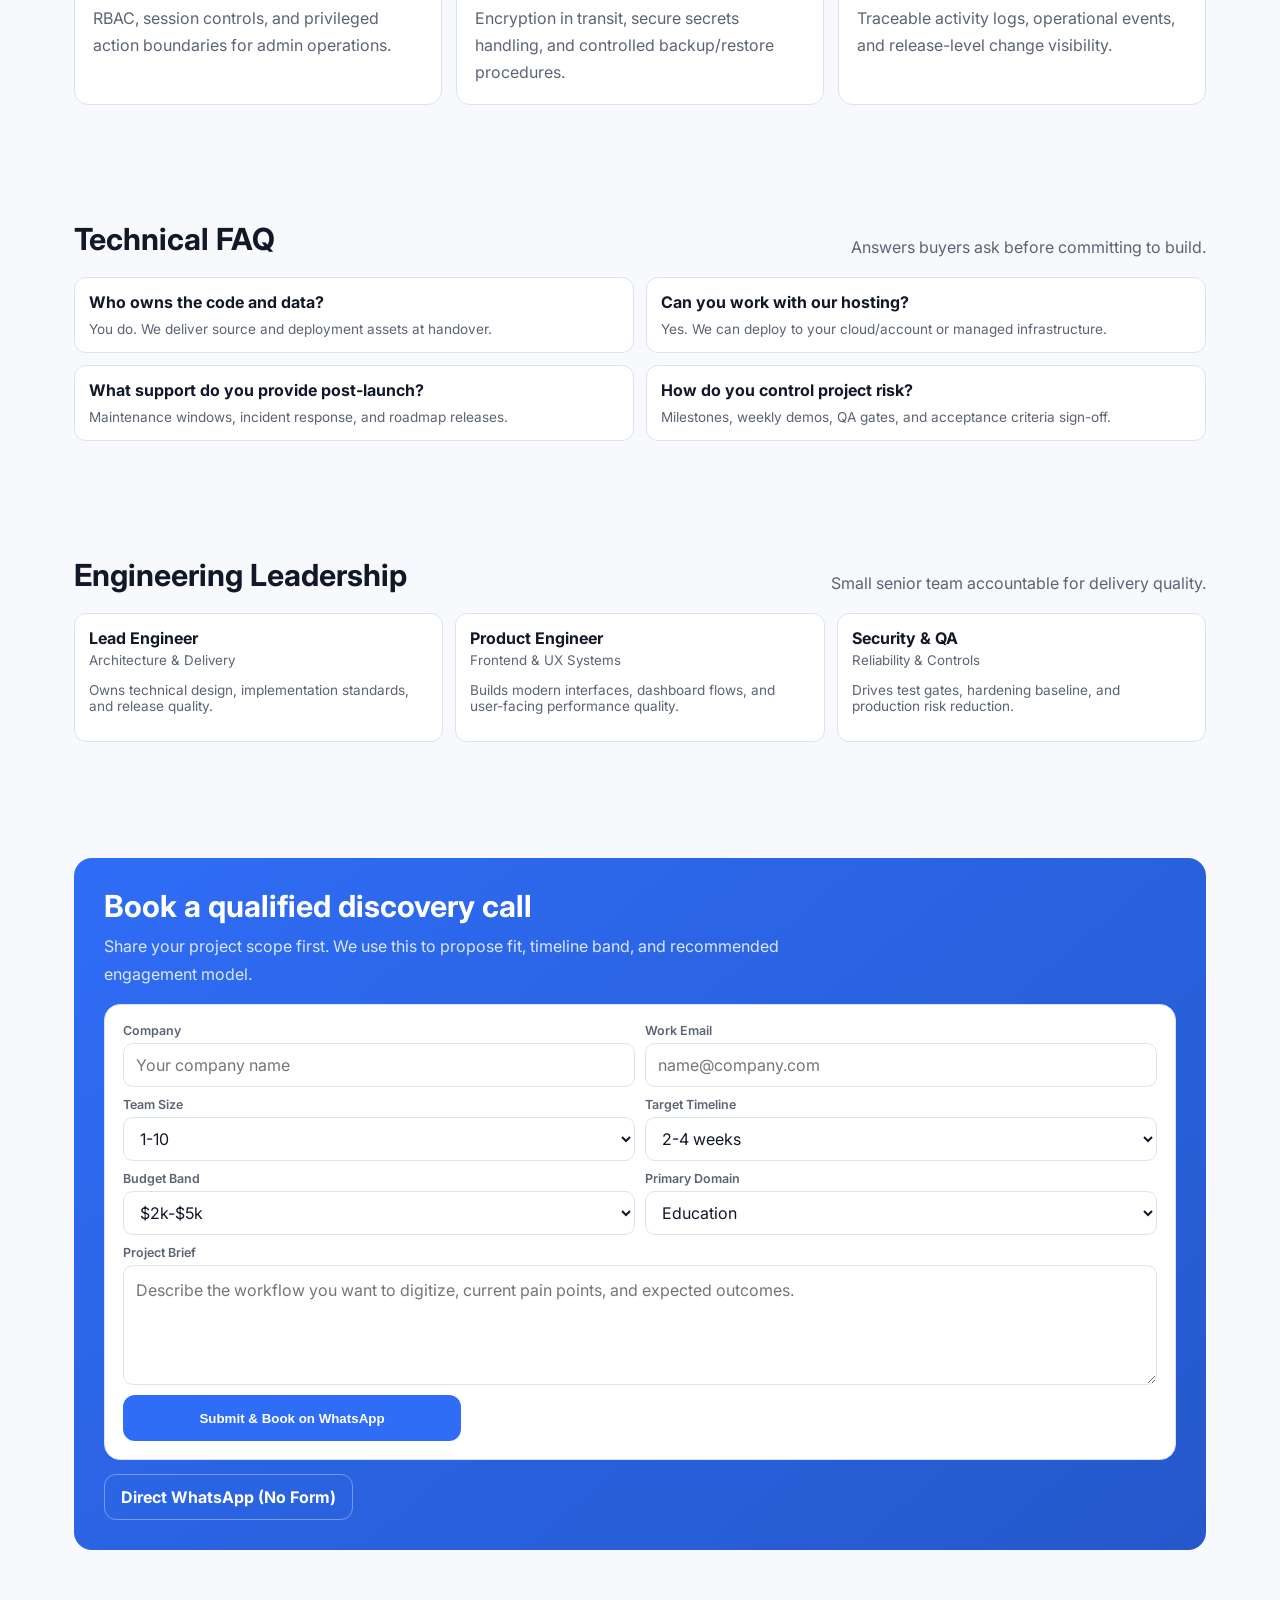
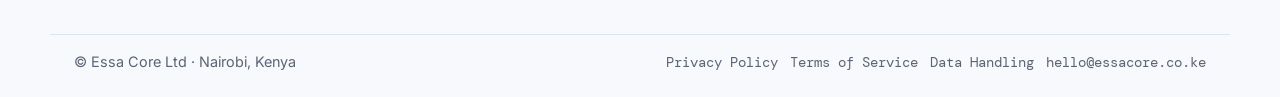
==== commit 24c50a23: "Add canonical URLs for essa-core Pages; improve contact form on mobile; remove MVP pricing copy. Co-" ====
--- a/index.html
+++ b/index.html
@@ -3,6 +3,8 @@
 <head>
   <meta charset="UTF-8" />
   <meta name="viewport" content="width=device-width, initial-scale=1.0" />
+  <link rel="canonical" href="https://essa-theresearcher.github.io/essa-core/" />
+
   <title>Essa Core | Software Engineering Partner</title>
   <meta name="description" content="Essa Core builds modern SaaS platforms and internal business systems with reliability, security, and long-term support." />
   <link rel="preconnect" href="https://fonts.googleapis.com" />
@@ -109,8 +111,11 @@
     .form{display:grid;grid-template-columns:1fr 1fr;gap:10px}
     .field{display:flex;flex-direction:column;gap:5px}
     .field label{font-size:.78rem;color:var(--muted);font-weight:600}
-    .field input,.field select,.field textarea{height:42px;border:1px solid var(--line);border-radius:10px;padding:0 12px;background:#fff;color:var(--text);font-family:inherit}
-    .field textarea{height:94px;padding-top:10px;resize:vertical}
+    .field input,.field textarea{width:100%;min-height:44px;border:1px solid var(--line);border-radius:10px;padding:0 12px;background:#fff;color:var(--text);font-family:inherit;font-size:16px;-webkit-appearance:none;appearance:none}
+    .field select{width:100%;min-height:44px;border:1px solid var(--line);border-radius:10px;padding:0 12px;background:#fff;color:var(--text);font-family:inherit;font-size:16px}
+    .field textarea{min-height:120px;height:auto;padding-top:12px;resize:vertical;line-height:1.5}
+    .form-actions{display:flex;flex-direction:row;flex-wrap:wrap;gap:10px;align-items:stretch;justify-content:flex-start}
+    .form-actions .btn,.form-actions a.btn{flex:1 1 160px;justify-content:center;text-align:center;box-sizing:border-box}
     .full{grid-column:1 / -1}
     .cta h3{margin:0 0 8px;font-size:1.9rem}
     .cta p{margin:0 0 16px;color:#dce7ff;max-width:760px;line-height:1.75}
@@ -131,11 +136,21 @@
       .hero-grid,.cards,.projects,.process,.arch,.faq,.case-grid,.team-grid,.logo-strip{grid-template-columns:1fr 1fr}
       .kpis{grid-template-columns:1fr 1fr}
     }
+    @media (max-width:900px){
+      #contact .form{grid-template-columns:1fr}
+    }
     @media (max-width:760px){
       .nav-links{display:none}
       .hero-grid,.cards,.projects,.process,.arch,.faq,.form,.case-grid,.team-grid,.logo-strip{grid-template-columns:1fr}
       .kpis{grid-template-columns:1fr}
       .sec-head{flex-direction:column;align-items:flex-start}
+      .wrap{padding:0 16px}
+      .nav-row{height:auto;min-height:60px;padding:10px 0;gap:10px;flex-wrap:wrap}
+      .nav-cta{font-size:.85rem;padding:10px 12px}
+      .cta{padding:22px 16px;border-radius:14px}
+      .qualify{padding:14px;border-radius:14px}
+      .form-actions{flex-direction:column}
+      .form-actions .btn,.form-actions a.btn{flex:1 1 auto;width:100%;min-height:48px}
     }
   </style>
 </head>
@@ -387,7 +402,6 @@
       <div class="cta">
         <h3>Book a qualified discovery call</h3>
         <p>Share your project scope first. We use this to propose fit, timeline band, and recommended engagement model.</p>
-        <p style="margin:0 0 16px;color:#eaf0ff;line-height:1.8"><strong>Typical MVP start:</strong> 2-4 weeks from approved scope.<br><strong>Most MVP engagements:</strong> USD 5,000-25,000 depending on complexity.</p>
         <form class="qualify" onsubmit="handleDiscoverySubmit(event)">
           <div class="form">
             <div class="field"><label>Company</label><input required placeholder="Your company name" /></div>
@@ -397,7 +411,7 @@
             <div class="field"><label>Budget Band</label><select><option>$2k-$5k</option><option>$5k-$15k</option><option>$15k-$50k</option><option>$50k+</option></select></div>
             <div class="field"><label>Primary Domain</label><select><option>Education</option><option>Healthcare</option><option>Logistics</option><option>HR/Workforce</option><option>Other</option></select></div>
             <div class="field full"><label>Project Brief</label><textarea placeholder="Describe the workflow you want to digitize, current pain points, and expected outcomes."></textarea></div>
-            <div class="field full" style="display:flex;flex-direction:row;gap:10px;align-items:center;justify-content:flex-start">
+            <div class="field full form-actions">
               <button class="btn btn-primary" type="submit">Submit & Book on WhatsApp</button>
               <a class="btn btn-ghost" href="https://calendly.com/">Schedule on Calendar</a>
               <a class="btn btn-ghost" href="mailto:hello@essacore.co.ke">Email Instead</a>
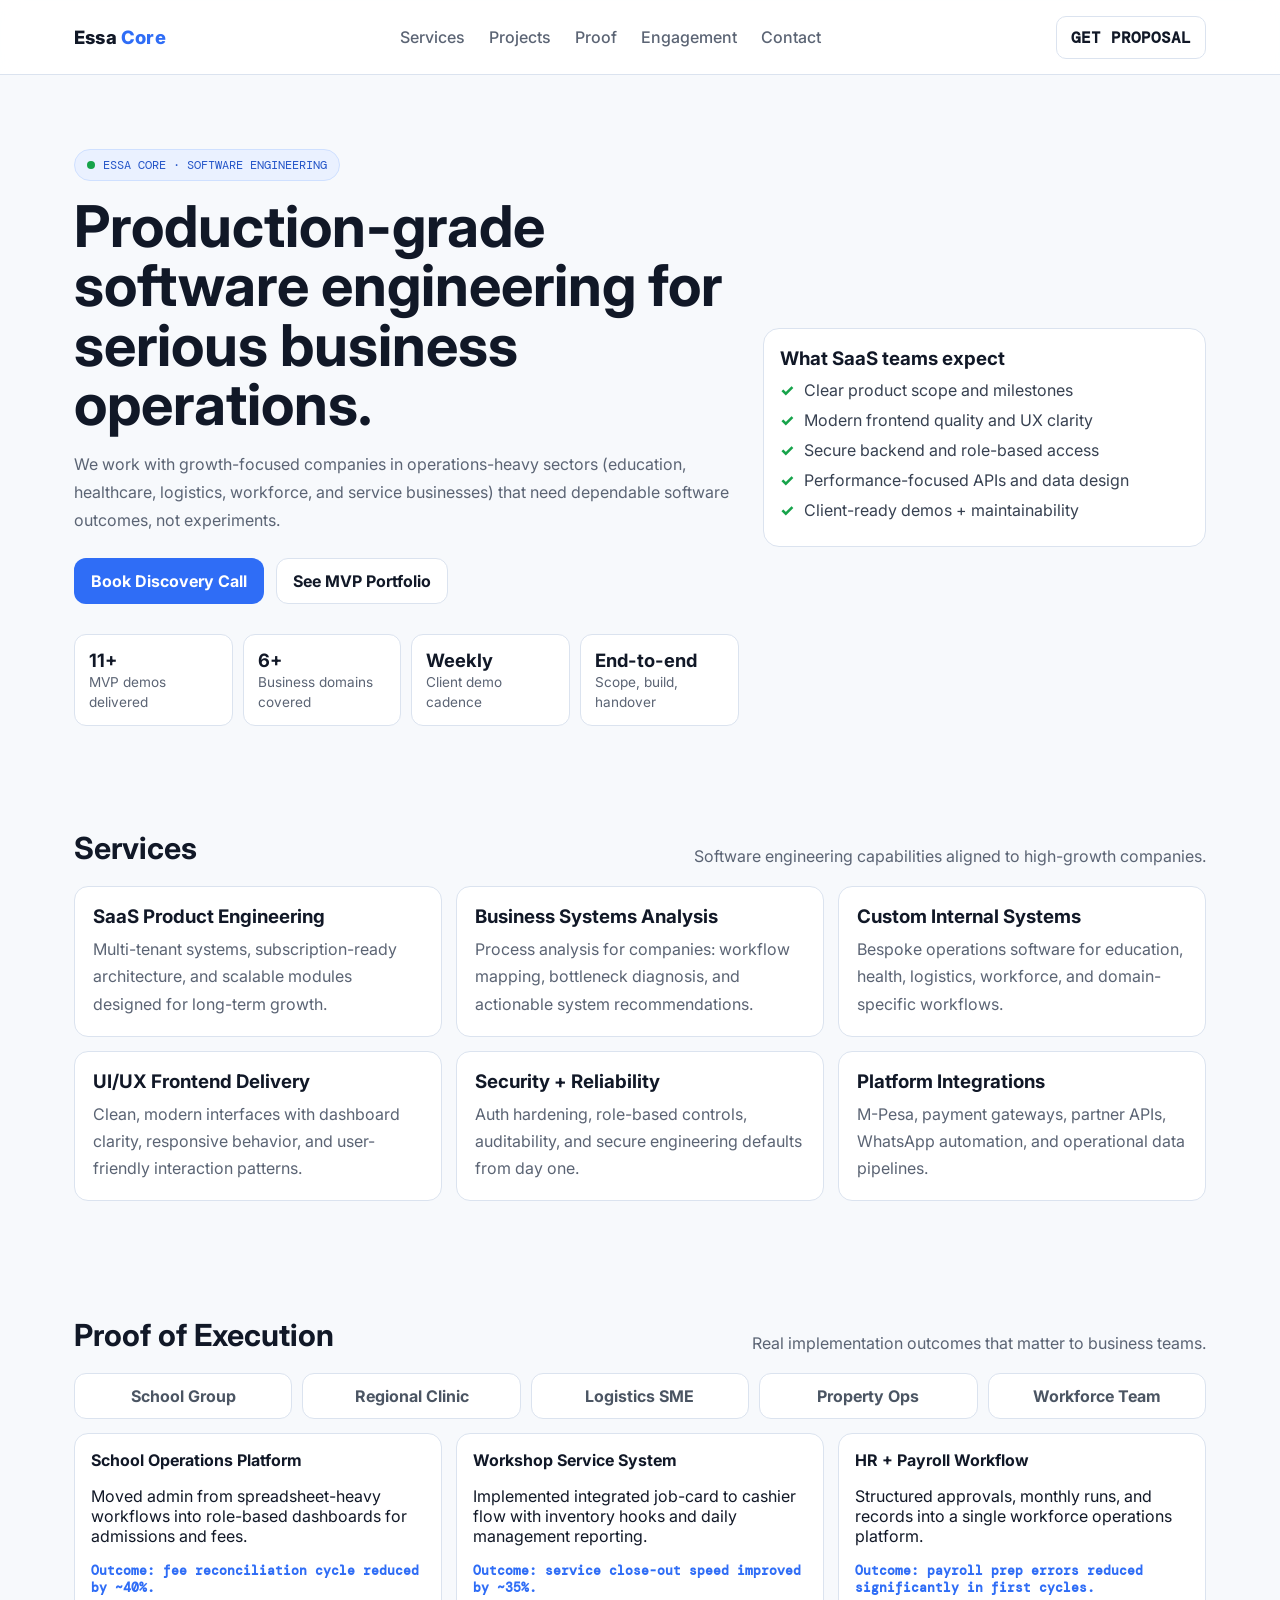
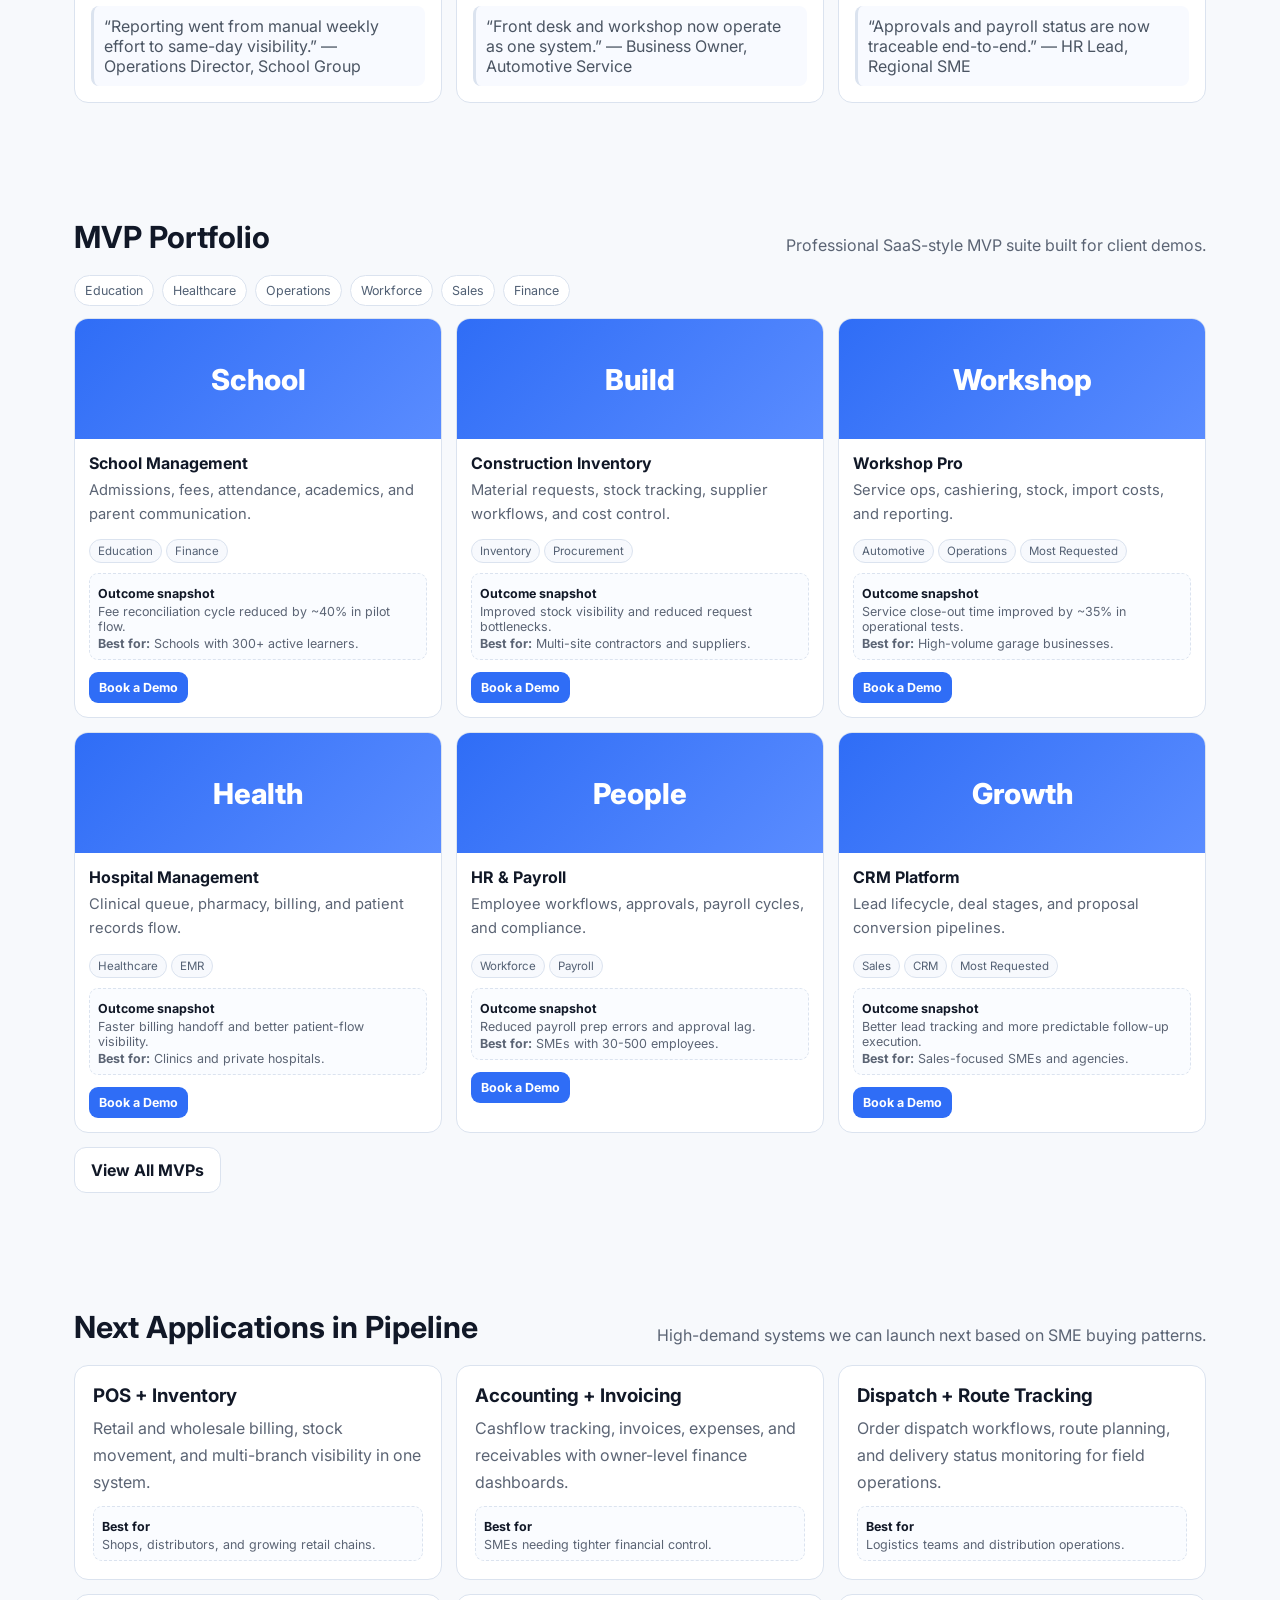
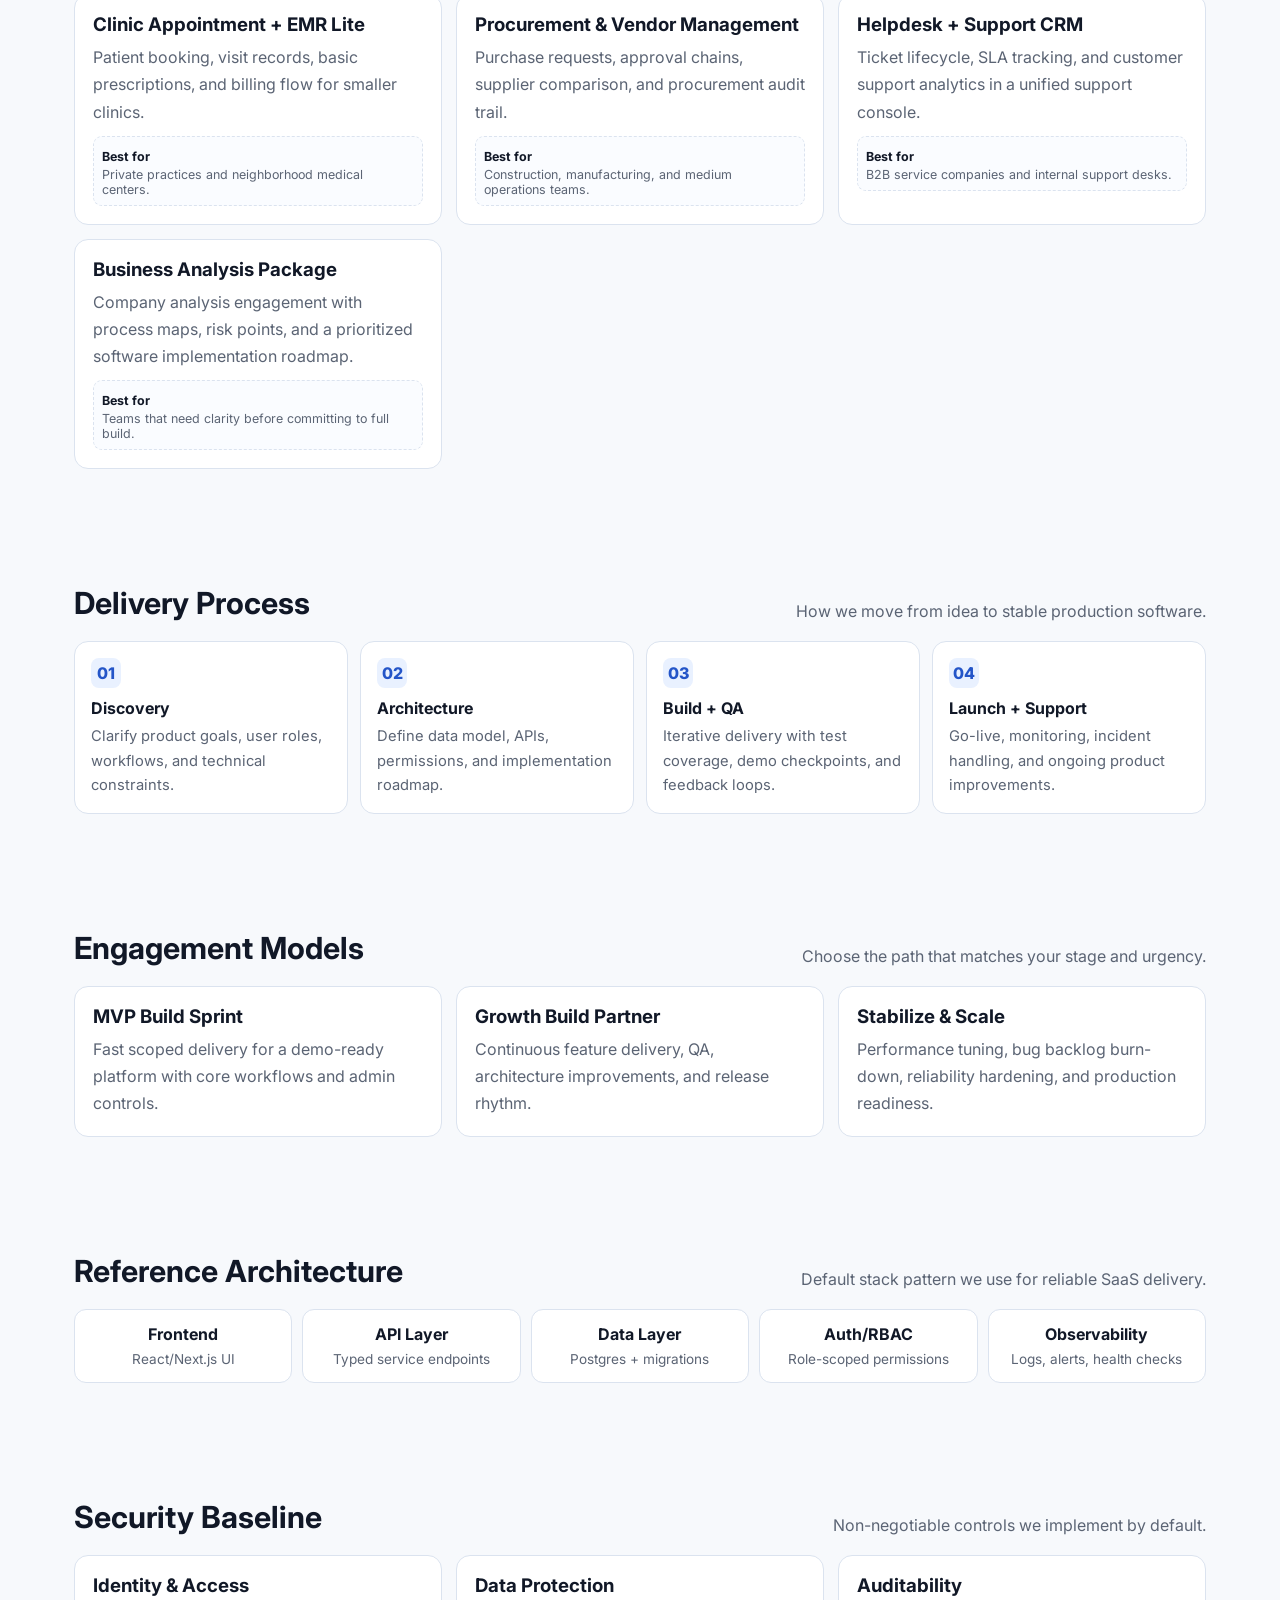
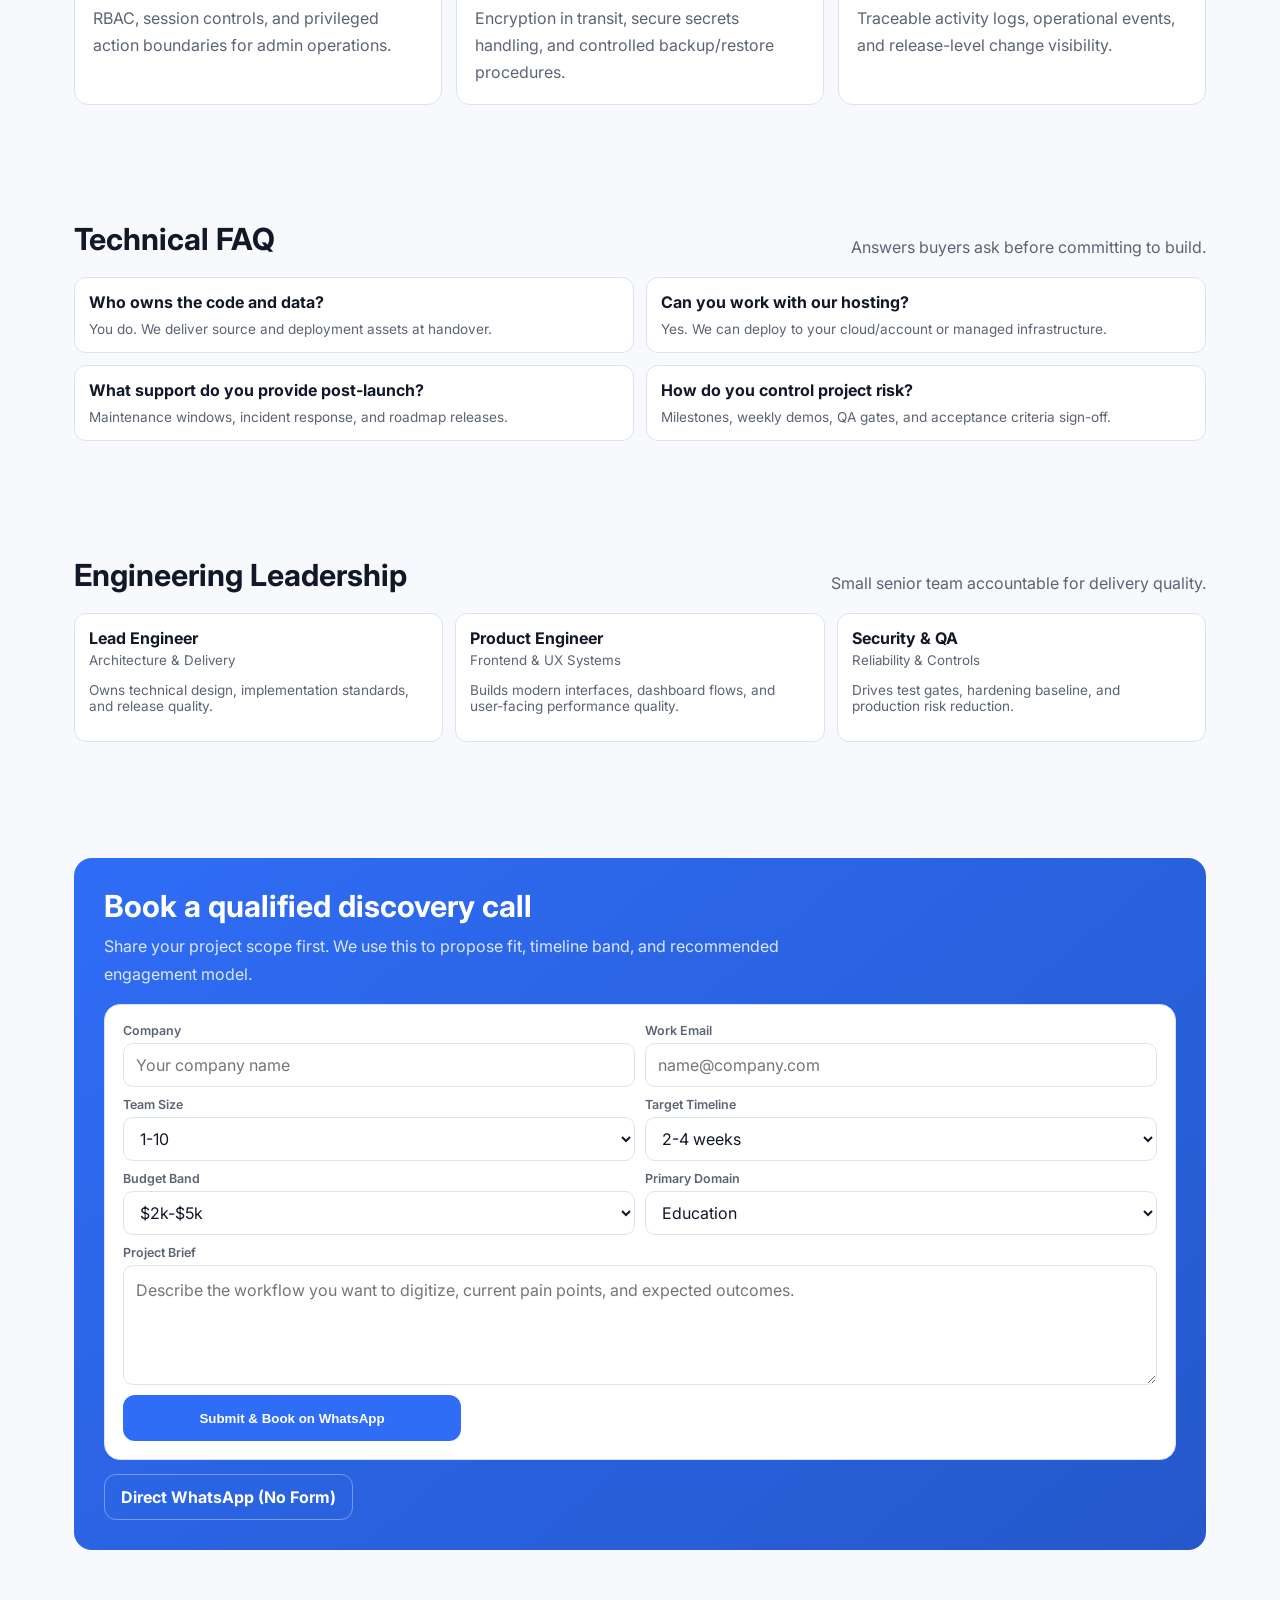
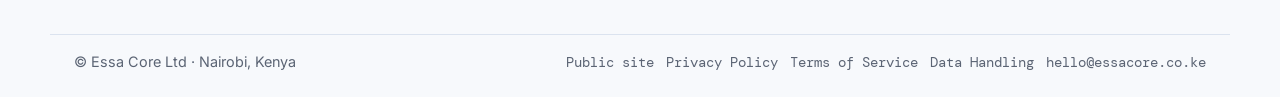
==== commit 36abf138: "Align canonical URLs with GitHub Pages repo path; add footer link to public site. Co-authored-by: Cu" ====
--- a/index.html
+++ b/index.html
@@ -3,7 +3,7 @@
 <head>
   <meta charset="UTF-8" />
   <meta name="viewport" content="width=device-width, initial-scale=1.0" />
-  <link rel="canonical" href="https://essa-theresearcher.github.io/essa-core/" />
+  <link rel="canonical" href="https://essa-theresearcher.github.io/essa-core-website/" />
 
   <title>Essa Core | Software Engineering Partner</title>
   <meta name="description" content="Essa Core builds modern SaaS platforms and internal business systems with reliability, security, and long-term support." />
@@ -429,6 +429,7 @@
     <div class="wrap foot">
       <span>© Essa Core Ltd · Nairobi, Kenya</span>
       <div class="foot-links mono">
+        <a href="https://essa-theresearcher.github.io/essa-core-website/">Public site</a>
         <a href="#">Privacy Policy</a>
         <a href="#">Terms of Service</a>
         <a href="#">Data Handling</a>
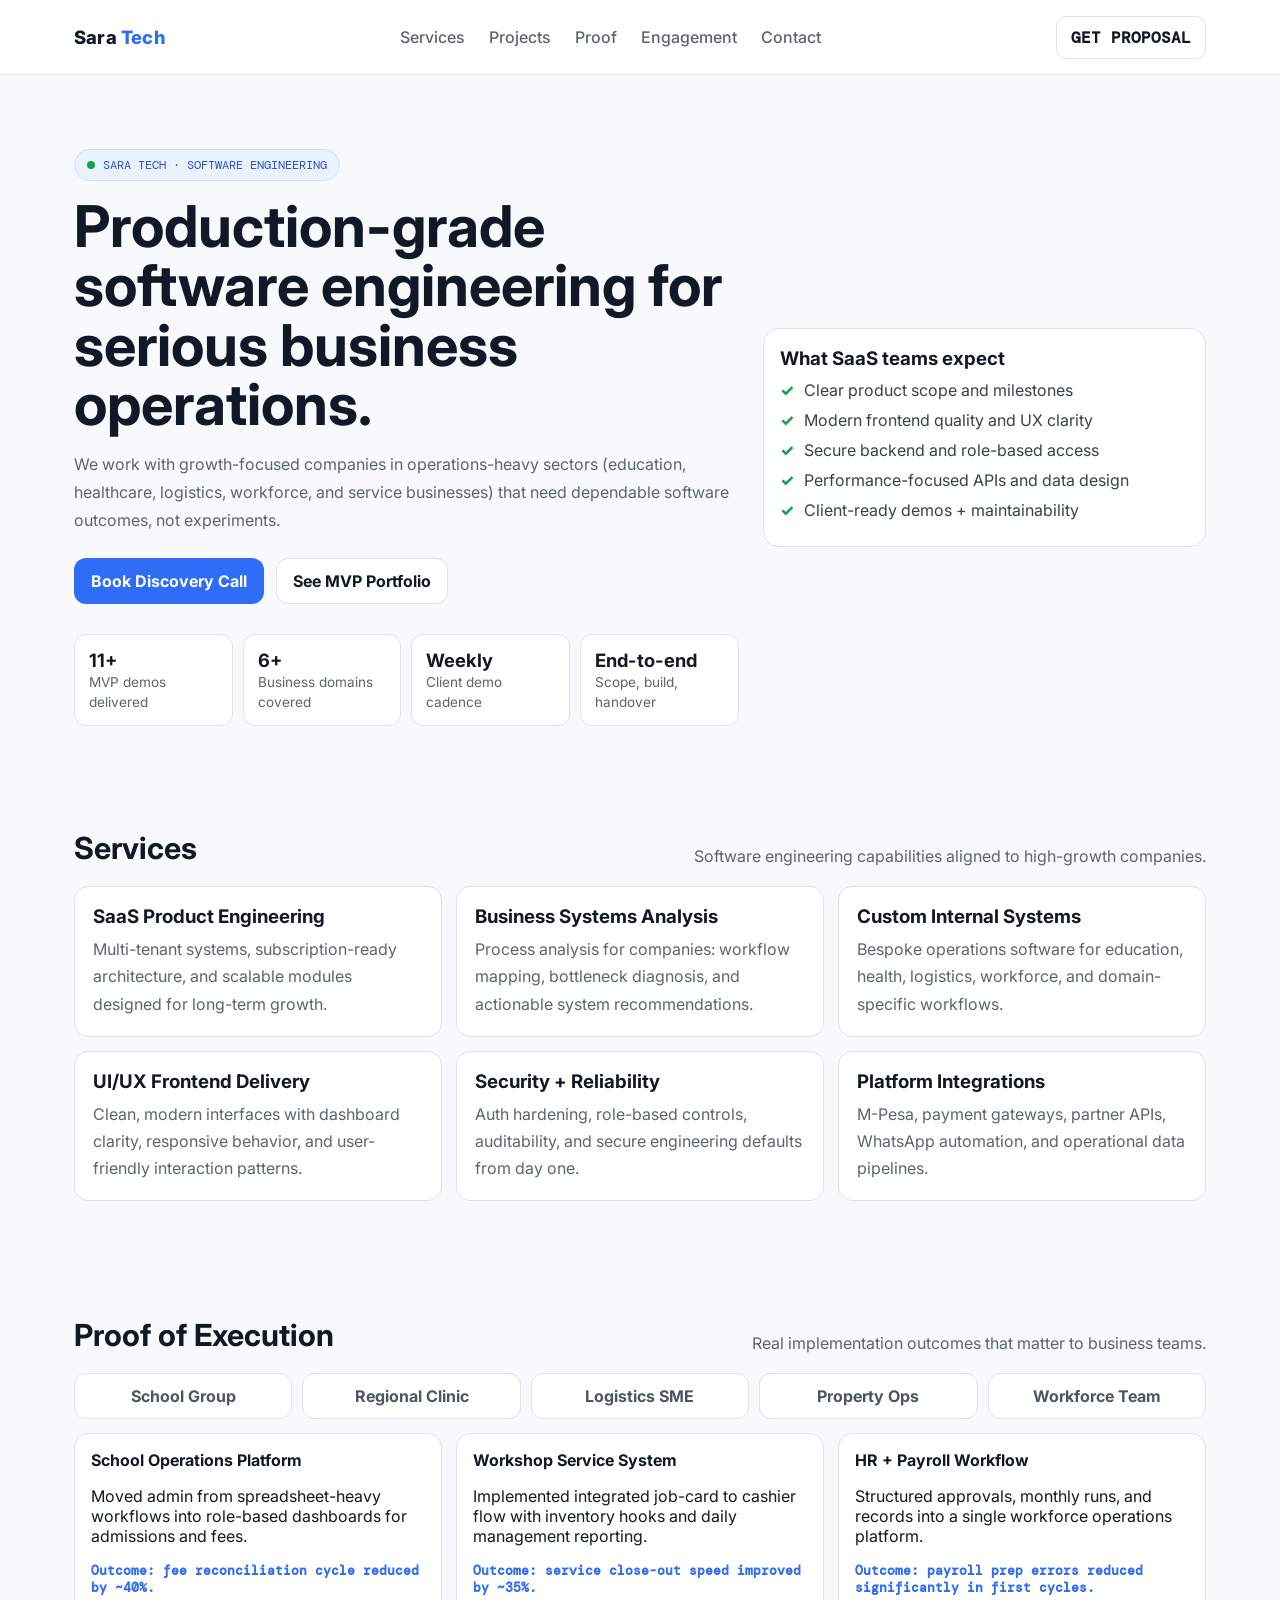
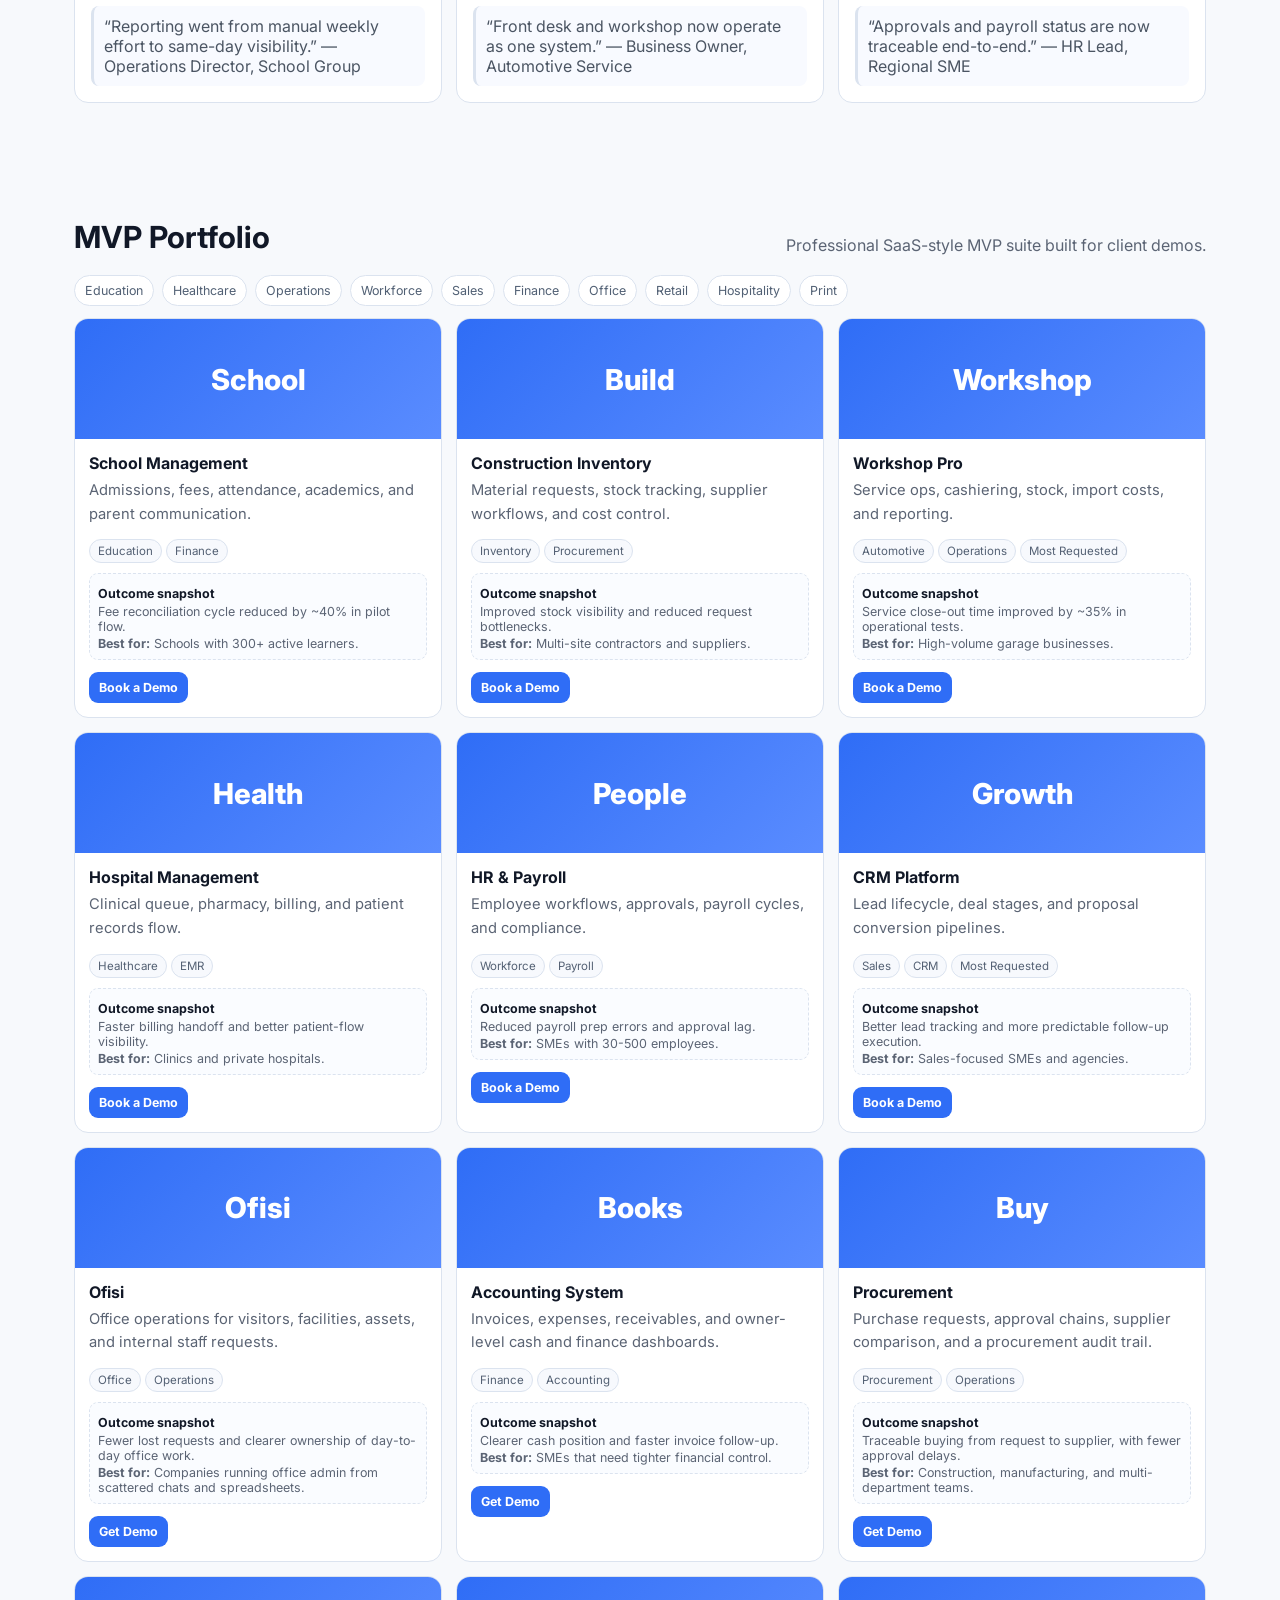
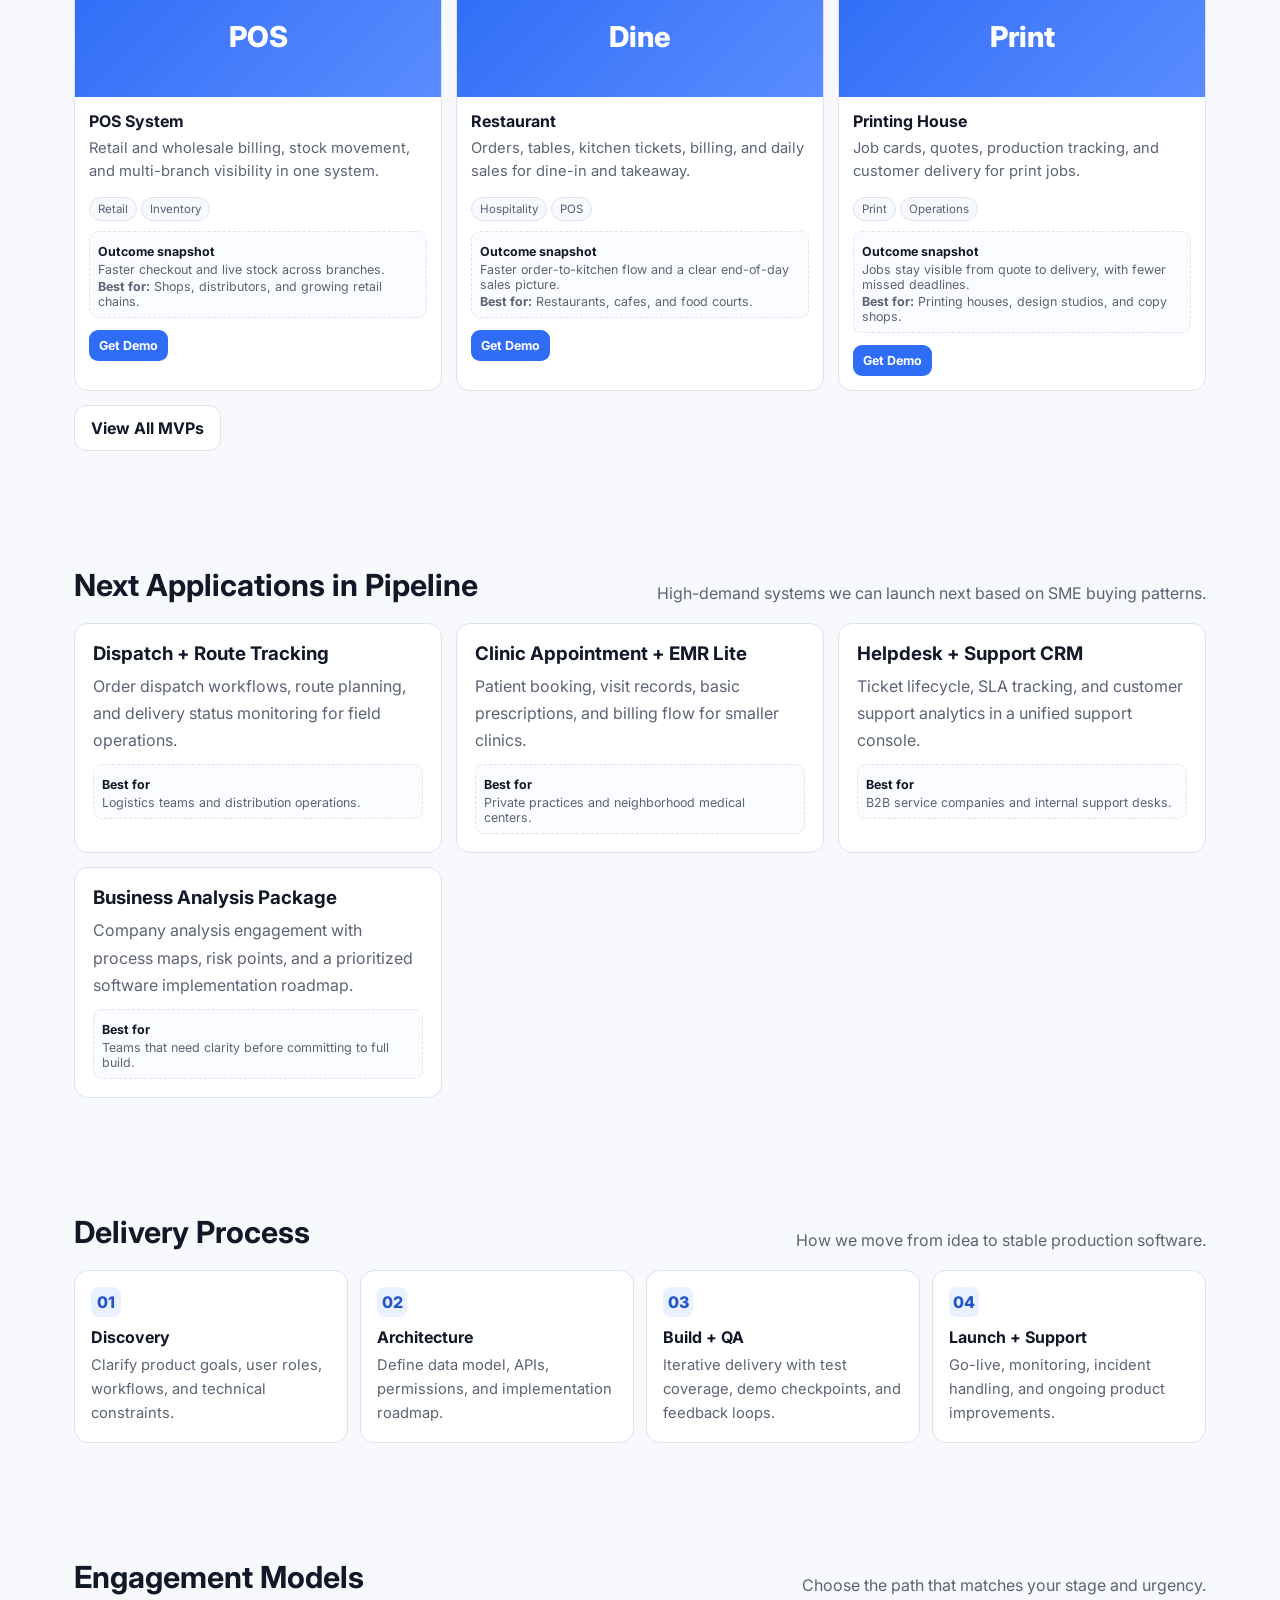
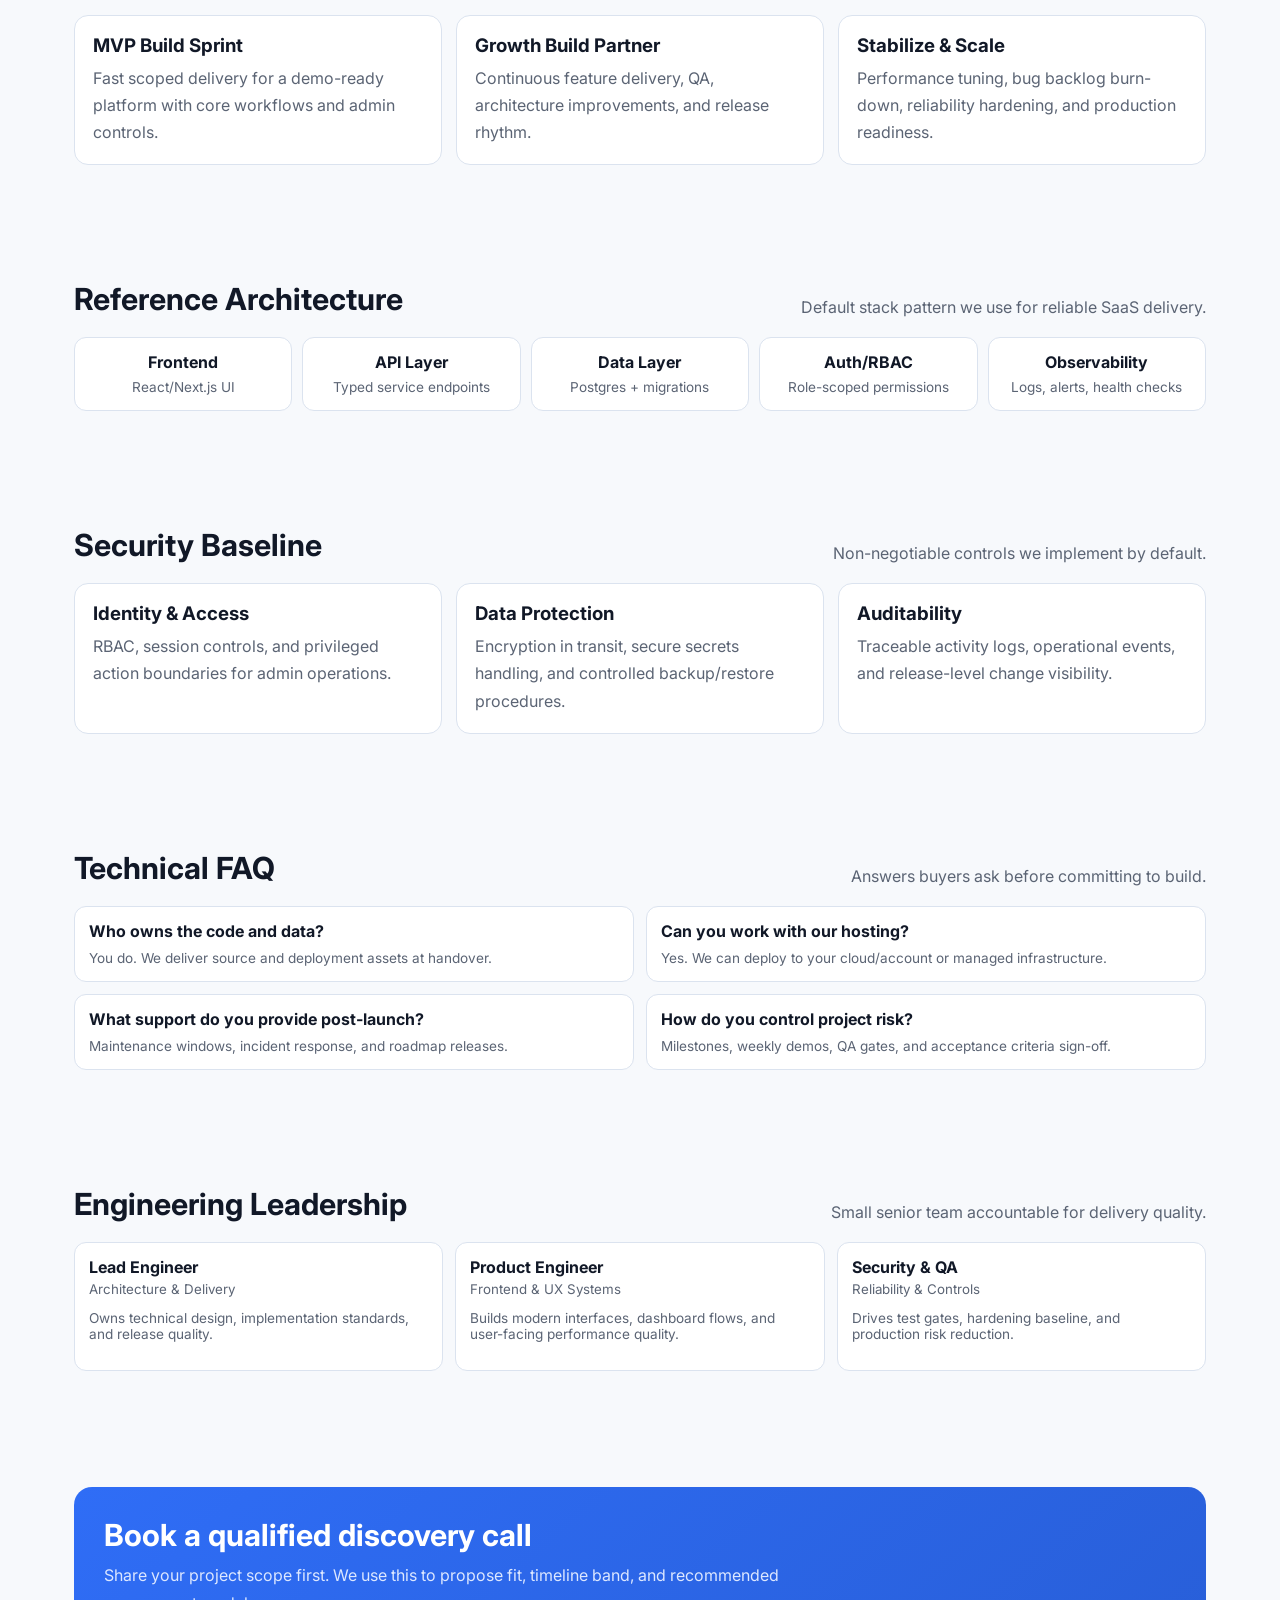
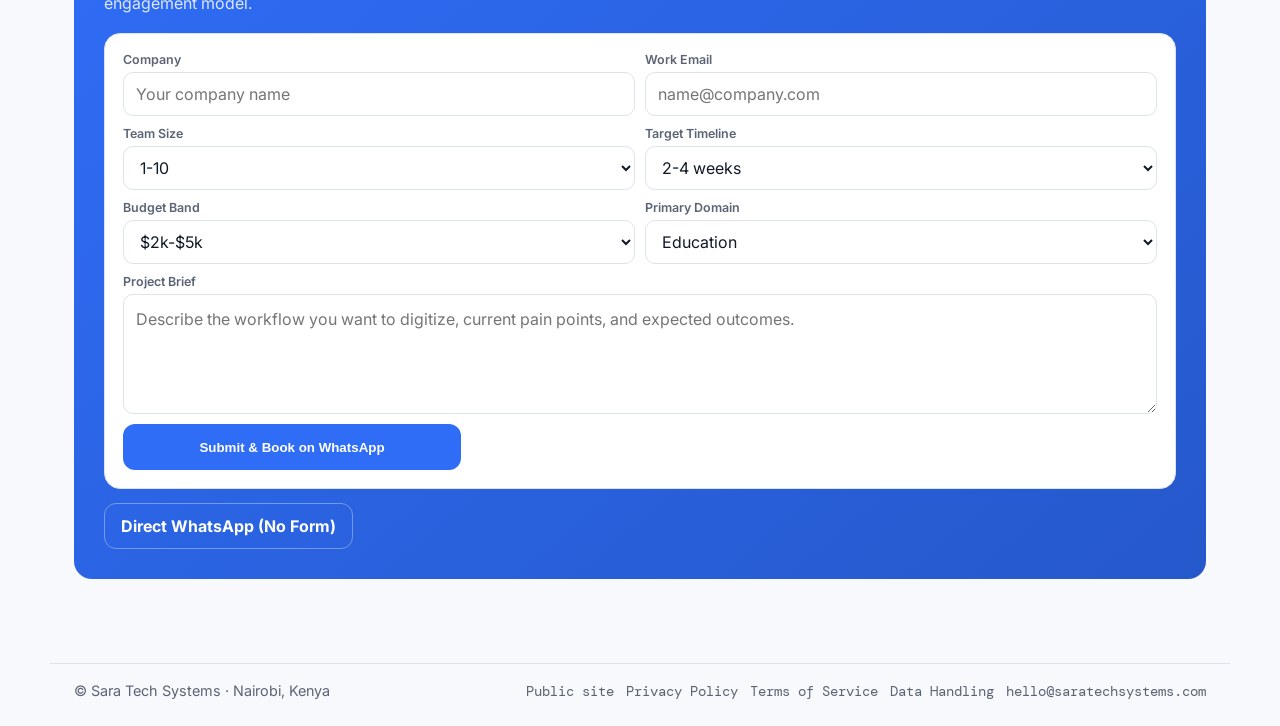
==== commit e8b472d7: "Rebrand the site to Sara Tech Systems and add demo cards. Point canonical URLs at saratechsystems.co" ====
--- a/index.html
+++ b/index.html
@@ -3,10 +3,10 @@
 <head>
   <meta charset="UTF-8" />
   <meta name="viewport" content="width=device-width, initial-scale=1.0" />
-  <link rel="canonical" href="https://essa-theresearcher.github.io/essa-core-website/" />
-
-  <title>Essa Core | Software Engineering Partner</title>
-  <meta name="description" content="Essa Core builds modern SaaS platforms and internal business systems with reliability, security, and long-term support." />
+  <link rel="canonical" href="https://saratechsystems.com/" />
+
+  <title>Sara Tech Systems | Software Engineering Partner</title>
+  <meta name="description" content="Sara Tech Systems builds modern SaaS platforms and internal business systems with reliability, security, and long-term support." />
   <link rel="preconnect" href="https://fonts.googleapis.com" />
   <link rel="preconnect" href="https://fonts.gstatic.com" crossorigin />
   <link href="https://fonts.googleapis.com/css2?family=Inter:wght@400;500;600;700;800&family=DM+Mono:wght@400;500&display=swap" rel="stylesheet" />
@@ -157,7 +157,7 @@
 <body>
   <nav>
     <div class="wrap nav-row">
-      <div class="brand">Essa <span>Core</span></div>
+      <div class="brand">Sara <span>Tech</span></div>
       <div class="nav-links">
         <a href="#services">Services</a>
         <a href="#projects">Projects</a>
@@ -172,7 +172,7 @@
   <header class="hero">
     <div class="wrap hero-grid">
       <div>
-        <div class="badge"><span class="dot"></span><span class="mono">ESSA CORE · SOFTWARE ENGINEERING</span></div>
+        <div class="badge"><span class="dot"></span><span class="mono">SARA TECH · SOFTWARE ENGINEERING</span></div>
         <h1>Production-grade software engineering for serious business operations.</h1>
         <p class="sub">We work with growth-focused companies in operations-heavy sectors (education, healthcare, logistics, workforce, and service businesses) that need dependable software outcomes, not experiments.</p>
         <div class="hero-actions">
@@ -248,17 +248,27 @@
         <span class="filter">Workforce</span>
         <span class="filter">Sales</span>
         <span class="filter">Finance</span>
+        <span class="filter">Office</span>
+        <span class="filter">Retail</span>
+        <span class="filter">Hospitality</span>
+        <span class="filter">Print</span>
       </div>
       <div class="projects">
-        <article class="proj"><div class="proj-top">School</div><div class="proj-body"><h4>School Management</h4><p>Admissions, fees, attendance, academics, and parent communication.</p><span class="tag">Education</span><span class="tag">Finance</span><div class="proj-meta"><b>Outcome snapshot</b><span>Fee reconciliation cycle reduced by ~40% in pilot flow.</span><span><strong>Best for:</strong> Schools with 300+ active learners.</span></div><div class="proj-actions"><a class="mini-btn primary" href="https://api.whatsapp.com/send?phone=254729994363&text=Hi%20Essa%20Core%2C%20I%20want%20to%20book%20a%20demo%20for%20School%20Management%20MVP.">Book a Demo</a></div></div></article>
-        <article class="proj"><div class="proj-top">Build</div><div class="proj-body"><h4>Construction Inventory</h4><p>Material requests, stock tracking, supplier workflows, and cost control.</p><span class="tag">Inventory</span><span class="tag">Procurement</span><div class="proj-meta"><b>Outcome snapshot</b><span>Improved stock visibility and reduced request bottlenecks.</span><span><strong>Best for:</strong> Multi-site contractors and suppliers.</span></div><div class="proj-actions"><a class="mini-btn primary" href="https://api.whatsapp.com/send?phone=254729994363&text=Hi%20Essa%20Core%2C%20I%20want%20to%20book%20a%20demo%20for%20Construction%20Inventory%20MVP.">Book a Demo</a></div></div></article>
-        <article class="proj"><div class="proj-top">Workshop</div><div class="proj-body"><h4>Workshop Pro</h4><p>Service ops, cashiering, stock, import costs, and reporting.</p><span class="tag">Automotive</span><span class="tag">Operations</span><span class="tag">Most Requested</span><div class="proj-meta"><b>Outcome snapshot</b><span>Service close-out time improved by ~35% in operational tests.</span><span><strong>Best for:</strong> High-volume garage businesses.</span></div><div class="proj-actions"><a class="mini-btn primary" href="https://api.whatsapp.com/send?phone=254729994363&text=Hi%20Essa%20Core%2C%20I%20want%20to%20book%20a%20demo%20for%20Workshop%20Pro%20MVP.">Book a Demo</a></div></div></article>
-        <article class="proj"><div class="proj-top">Health</div><div class="proj-body"><h4>Hospital Management</h4><p>Clinical queue, pharmacy, billing, and patient records flow.</p><span class="tag">Healthcare</span><span class="tag">EMR</span><div class="proj-meta"><b>Outcome snapshot</b><span>Faster billing handoff and better patient-flow visibility.</span><span><strong>Best for:</strong> Clinics and private hospitals.</span></div><div class="proj-actions"><a class="mini-btn primary" href="https://api.whatsapp.com/send?phone=254729994363&text=Hi%20Essa%20Core%2C%20I%20want%20to%20book%20a%20demo%20for%20Hospital%20Management%20MVP.">Book a Demo</a></div></div></article>
-        <article class="proj"><div class="proj-top">People</div><div class="proj-body"><h4>HR & Payroll</h4><p>Employee workflows, approvals, payroll cycles, and compliance.</p><span class="tag">Workforce</span><span class="tag">Payroll</span><div class="proj-meta"><b>Outcome snapshot</b><span>Reduced payroll prep errors and approval lag.</span><span><strong>Best for:</strong> SMEs with 30-500 employees.</span></div><div class="proj-actions"><a class="mini-btn primary" href="https://api.whatsapp.com/send?phone=254729994363&text=Hi%20Essa%20Core%2C%20I%20want%20to%20book%20a%20demo%20for%20HR%20and%20Payroll%20MVP.">Book a Demo</a></div></div></article>
-        <article class="proj"><div class="proj-top">Growth</div><div class="proj-body"><h4>CRM Platform</h4><p>Lead lifecycle, deal stages, and proposal conversion pipelines.</p><span class="tag">Sales</span><span class="tag">CRM</span><span class="tag">Most Requested</span><div class="proj-meta"><b>Outcome snapshot</b><span>Better lead tracking and more predictable follow-up execution.</span><span><strong>Best for:</strong> Sales-focused SMEs and agencies.</span></div><div class="proj-actions"><a class="mini-btn primary" href="https://api.whatsapp.com/send?phone=254729994363&text=Hi%20Essa%20Core%2C%20I%20want%20to%20book%20a%20demo%20for%20CRM%20Platform%20MVP.">Book a Demo</a></div></div></article>
+        <article class="proj"><div class="proj-top">School</div><div class="proj-body"><h4>School Management</h4><p>Admissions, fees, attendance, academics, and parent communication.</p><span class="tag">Education</span><span class="tag">Finance</span><div class="proj-meta"><b>Outcome snapshot</b><span>Fee reconciliation cycle reduced by ~40% in pilot flow.</span><span><strong>Best for:</strong> Schools with 300+ active learners.</span></div><div class="proj-actions"><a class="mini-btn primary" href="https://api.whatsapp.com/send?phone=254729994363&text=Hi%20Sara%20Tech%20Systems%2C%20I%20want%20to%20book%20a%20demo%20for%20School%20Management%20MVP.">Book a Demo</a></div></div></article>
+        <article class="proj"><div class="proj-top">Build</div><div class="proj-body"><h4>Construction Inventory</h4><p>Material requests, stock tracking, supplier workflows, and cost control.</p><span class="tag">Inventory</span><span class="tag">Procurement</span><div class="proj-meta"><b>Outcome snapshot</b><span>Improved stock visibility and reduced request bottlenecks.</span><span><strong>Best for:</strong> Multi-site contractors and suppliers.</span></div><div class="proj-actions"><a class="mini-btn primary" href="https://api.whatsapp.com/send?phone=254729994363&text=Hi%20Sara%20Tech%20Systems%2C%20I%20want%20to%20book%20a%20demo%20for%20Construction%20Inventory%20MVP.">Book a Demo</a></div></div></article>
+        <article class="proj"><div class="proj-top">Workshop</div><div class="proj-body"><h4>Workshop Pro</h4><p>Service ops, cashiering, stock, import costs, and reporting.</p><span class="tag">Automotive</span><span class="tag">Operations</span><span class="tag">Most Requested</span><div class="proj-meta"><b>Outcome snapshot</b><span>Service close-out time improved by ~35% in operational tests.</span><span><strong>Best for:</strong> High-volume garage businesses.</span></div><div class="proj-actions"><a class="mini-btn primary" href="https://api.whatsapp.com/send?phone=254729994363&text=Hi%20Sara%20Tech%20Systems%2C%20I%20want%20to%20book%20a%20demo%20for%20Workshop%20Pro%20MVP.">Book a Demo</a></div></div></article>
+        <article class="proj"><div class="proj-top">Health</div><div class="proj-body"><h4>Hospital Management</h4><p>Clinical queue, pharmacy, billing, and patient records flow.</p><span class="tag">Healthcare</span><span class="tag">EMR</span><div class="proj-meta"><b>Outcome snapshot</b><span>Faster billing handoff and better patient-flow visibility.</span><span><strong>Best for:</strong> Clinics and private hospitals.</span></div><div class="proj-actions"><a class="mini-btn primary" href="https://api.whatsapp.com/send?phone=254729994363&text=Hi%20Sara%20Tech%20Systems%2C%20I%20want%20to%20book%20a%20demo%20for%20Hospital%20Management%20MVP.">Book a Demo</a></div></div></article>
+        <article class="proj"><div class="proj-top">People</div><div class="proj-body"><h4>HR & Payroll</h4><p>Employee workflows, approvals, payroll cycles, and compliance.</p><span class="tag">Workforce</span><span class="tag">Payroll</span><div class="proj-meta"><b>Outcome snapshot</b><span>Reduced payroll prep errors and approval lag.</span><span><strong>Best for:</strong> SMEs with 30-500 employees.</span></div><div class="proj-actions"><a class="mini-btn primary" href="https://api.whatsapp.com/send?phone=254729994363&text=Hi%20Sara%20Tech%20Systems%2C%20I%20want%20to%20book%20a%20demo%20for%20HR%20and%20Payroll%20MVP.">Book a Demo</a></div></div></article>
+        <article class="proj"><div class="proj-top">Growth</div><div class="proj-body"><h4>CRM Platform</h4><p>Lead lifecycle, deal stages, and proposal conversion pipelines.</p><span class="tag">Sales</span><span class="tag">CRM</span><span class="tag">Most Requested</span><div class="proj-meta"><b>Outcome snapshot</b><span>Better lead tracking and more predictable follow-up execution.</span><span><strong>Best for:</strong> Sales-focused SMEs and agencies.</span></div><div class="proj-actions"><a class="mini-btn primary" href="https://api.whatsapp.com/send?phone=254729994363&text=Hi%20Sara%20Tech%20Systems%2C%20I%20want%20to%20book%20a%20demo%20for%20CRM%20Platform%20MVP.">Book a Demo</a></div></div></article>
+        <article class="proj"><div class="proj-top">Ofisi</div><div class="proj-body"><h4>Ofisi</h4><p>Office operations for visitors, facilities, assets, and internal staff requests.</p><span class="tag">Office</span><span class="tag">Operations</span><div class="proj-meta"><b>Outcome snapshot</b><span>Fewer lost requests and clearer ownership of day-to-day office work.</span><span><strong>Best for:</strong> Companies running office admin from scattered chats and spreadsheets.</span></div><div class="proj-actions"><a class="mini-btn primary" href="https://api.whatsapp.com/send?phone=254729994363&text=Hi%20Sara%20Tech%20Systems%2C%20I%20want%20to%20get%20a%20demo%20for%20Ofisi.">Get Demo</a></div></div></article>
+        <article class="proj"><div class="proj-top">Books</div><div class="proj-body"><h4>Accounting System</h4><p>Invoices, expenses, receivables, and owner-level cash and finance dashboards.</p><span class="tag">Finance</span><span class="tag">Accounting</span><div class="proj-meta"><b>Outcome snapshot</b><span>Clearer cash position and faster invoice follow-up.</span><span><strong>Best for:</strong> SMEs that need tighter financial control.</span></div><div class="proj-actions"><a class="mini-btn primary" href="https://api.whatsapp.com/send?phone=254729994363&text=Hi%20Sara%20Tech%20Systems%2C%20I%20want%20to%20get%20a%20demo%20for%20the%20Accounting%20System.">Get Demo</a></div></div></article>
+        <article class="proj"><div class="proj-top">Buy</div><div class="proj-body"><h4>Procurement</h4><p>Purchase requests, approval chains, supplier comparison, and a procurement audit trail.</p><span class="tag">Procurement</span><span class="tag">Operations</span><div class="proj-meta"><b>Outcome snapshot</b><span>Traceable buying from request to supplier, with fewer approval delays.</span><span><strong>Best for:</strong> Construction, manufacturing, and multi-department teams.</span></div><div class="proj-actions"><a class="mini-btn primary" href="https://api.whatsapp.com/send?phone=254729994363&text=Hi%20Sara%20Tech%20Systems%2C%20I%20want%20to%20get%20a%20demo%20for%20the%20Procurement%20System.">Get Demo</a></div></div></article>
+        <article class="proj"><div class="proj-top">POS</div><div class="proj-body"><h4>POS System</h4><p>Retail and wholesale billing, stock movement, and multi-branch visibility in one system.</p><span class="tag">Retail</span><span class="tag">Inventory</span><div class="proj-meta"><b>Outcome snapshot</b><span>Faster checkout and live stock across branches.</span><span><strong>Best for:</strong> Shops, distributors, and growing retail chains.</span></div><div class="proj-actions"><a class="mini-btn primary" href="https://api.whatsapp.com/send?phone=254729994363&text=Hi%20Sara%20Tech%20Systems%2C%20I%20want%20to%20get%20a%20demo%20for%20the%20POS%20System.">Get Demo</a></div></div></article>
+        <article class="proj"><div class="proj-top">Dine</div><div class="proj-body"><h4>Restaurant</h4><p>Orders, tables, kitchen tickets, billing, and daily sales for dine-in and takeaway.</p><span class="tag">Hospitality</span><span class="tag">POS</span><div class="proj-meta"><b>Outcome snapshot</b><span>Faster order-to-kitchen flow and a clear end-of-day sales picture.</span><span><strong>Best for:</strong> Restaurants, cafes, and food courts.</span></div><div class="proj-actions"><a class="mini-btn primary" href="https://api.whatsapp.com/send?phone=254729994363&text=Hi%20Sara%20Tech%20Systems%2C%20I%20want%20to%20get%20a%20demo%20for%20the%20Restaurant%20System.">Get Demo</a></div></div></article>
+        <article class="proj"><div class="proj-top">Print</div><div class="proj-body"><h4>Printing House</h4><p>Job cards, quotes, production tracking, and customer delivery for print jobs.</p><span class="tag">Print</span><span class="tag">Operations</span><div class="proj-meta"><b>Outcome snapshot</b><span>Jobs stay visible from quote to delivery, with fewer missed deadlines.</span><span><strong>Best for:</strong> Printing houses, design studios, and copy shops.</span></div><div class="proj-actions"><a class="mini-btn primary" href="https://api.whatsapp.com/send?phone=254729994363&text=Hi%20Sara%20Tech%20Systems%2C%20I%20want%20to%20get%20a%20demo%20for%20the%20Printing%20House%20System.">Get Demo</a></div></div></article>
       </div>
       <div class="all-mvps">
-        <a class="btn btn-ghost" href="https://api.whatsapp.com/send?phone=254729994363&text=Hi%20Essa%20Core%2C%20please%20share%20the%20full%20MVP%20catalog.">View All MVPs</a>
+        <a class="btn btn-ghost" href="https://api.whatsapp.com/send?phone=254729994363&text=Hi%20Sara%20Tech%20Systems%2C%20please%20share%20the%20full%20MVP%20catalog.">View All MVPs</a>
       </div>
     </div>
   </section>
@@ -270,16 +280,6 @@
         <p class="sec-p">High-demand systems we can launch next based on SME buying patterns.</p>
       </div>
       <div class="cards">
-        <article class="card">
-          <h3>POS + Inventory</h3>
-          <p>Retail and wholesale billing, stock movement, and multi-branch visibility in one system.</p>
-          <div class="proj-meta"><b>Best for</b><span>Shops, distributors, and growing retail chains.</span></div>
-        </article>
-        <article class="card">
-          <h3>Accounting + Invoicing</h3>
-          <p>Cashflow tracking, invoices, expenses, and receivables with owner-level finance dashboards.</p>
-          <div class="proj-meta"><b>Best for</b><span>SMEs needing tighter financial control.</span></div>
-        </article>
         <article class="card">
           <h3>Dispatch + Route Tracking</h3>
           <p>Order dispatch workflows, route planning, and delivery status monitoring for field operations.</p>
@@ -289,11 +289,6 @@
           <h3>Clinic Appointment + EMR Lite</h3>
           <p>Patient booking, visit records, basic prescriptions, and billing flow for smaller clinics.</p>
           <div class="proj-meta"><b>Best for</b><span>Private practices and neighborhood medical centers.</span></div>
-        </article>
-        <article class="card">
-          <h3>Procurement & Vendor Management</h3>
-          <p>Purchase requests, approval chains, supplier comparison, and procurement audit trail.</p>
-          <div class="proj-meta"><b>Best for</b><span>Construction, manufacturing, and medium operations teams.</span></div>
         </article>
         <article class="card">
           <h3>Helpdesk + Support CRM</h3>
@@ -414,12 +409,12 @@
             <div class="field full form-actions">
               <button class="btn btn-primary" type="submit">Submit & Book on WhatsApp</button>
               <a class="btn btn-ghost" href="https://calendly.com/">Schedule on Calendar</a>
-              <a class="btn btn-ghost" href="mailto:hello@essacore.co.ke">Email Instead</a>
+              <a class="btn btn-ghost" href="mailto:hello@saratechsystems.com">Email Instead</a>
             </div>
           </div>
         </form>
         <div class="hero-actions" style="margin-top:14px">
-          <a class="btn btn-ghost" href="https://api.whatsapp.com/send?phone=254729994363&text=Hi%20Essa%20Core%2C%20I%20would%20like%20to%20talk%20about%20a%20software%20project.">Direct WhatsApp (No Form)</a>
+          <a class="btn btn-ghost" href="https://api.whatsapp.com/send?phone=254729994363&text=Hi%20Sara%20Tech%20Systems%2C%20I%20would%20like%20to%20talk%20about%20a%20software%20project.">Direct WhatsApp (No Form)</a>
         </div>
       </div>
     </div>
@@ -427,13 +422,13 @@
 
   <footer>
     <div class="wrap foot">
-      <span>© Essa Core Ltd · Nairobi, Kenya</span>
+      <span>© Sara Tech Systems · Nairobi, Kenya</span>
       <div class="foot-links mono">
-        <a href="https://essa-theresearcher.github.io/essa-core-website/">Public site</a>
+        <a href="https://saratechsystems.com/">Public site</a>
         <a href="#">Privacy Policy</a>
         <a href="#">Terms of Service</a>
         <a href="#">Data Handling</a>
-        <a href="mailto:hello@essacore.co.ke">hello@essacore.co.ke</a>
+        <a href="mailto:hello@saratechsystems.com">hello@saratechsystems.com</a>
       </div>
     </div>
   </footer>
@@ -492,7 +487,7 @@
         budget: budget,
         domain: domain
       });
-      var msg = "Hi Essa Core, I submitted discovery details.\n" +
+      var msg = "Hi Sara Tech Systems, I submitted discovery details.\n" +
         "Company: " + company + "\n" +
         "Email: " + email + "\n" +
         "Timeline: " + timeline + "\n" +
